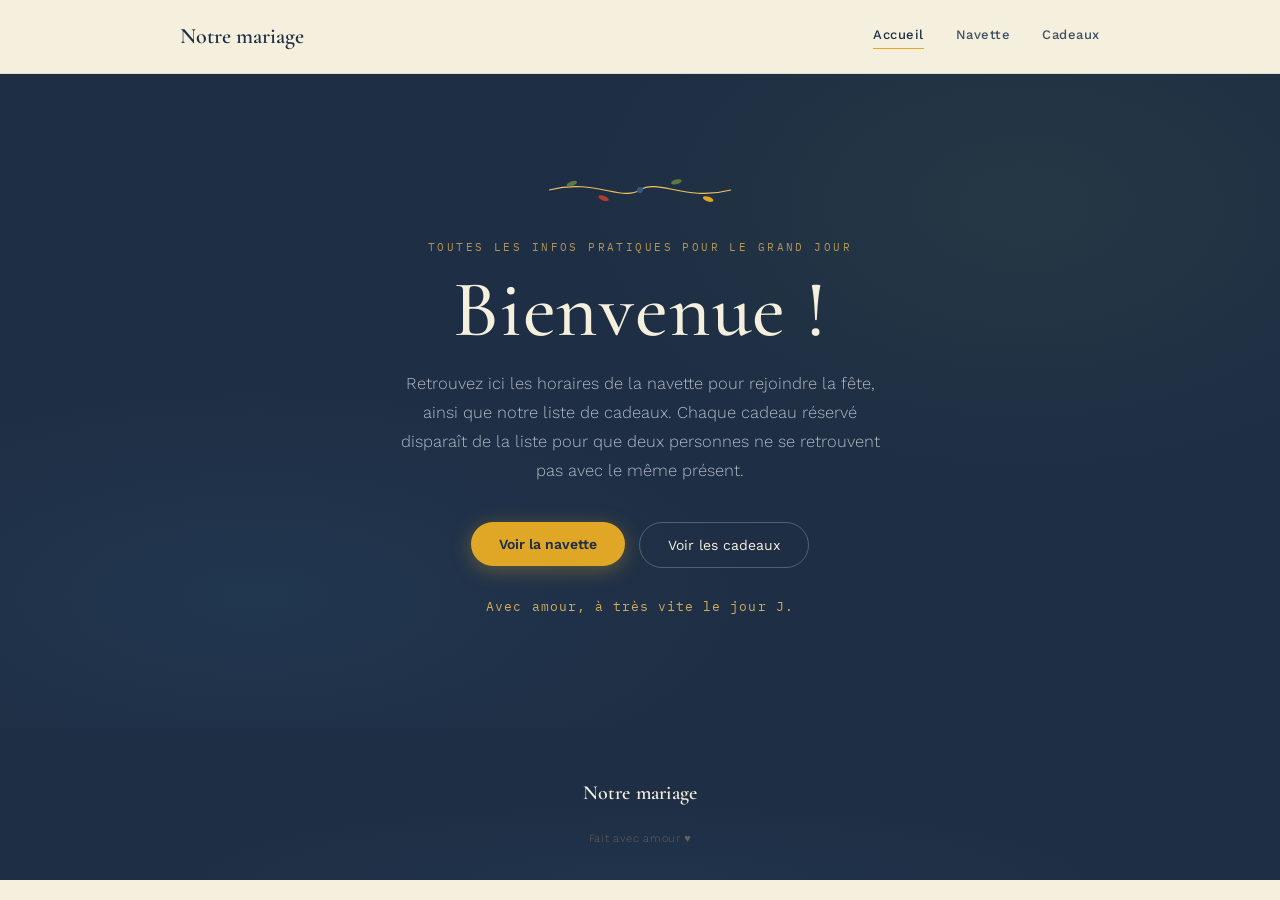
==== index.html @ 89b81287 "test" ====
<!DOCTYPE html>
<html lang="fr">
<head>
<meta charset="UTF-8">
<meta name="viewport" content="width=device-width, initial-scale=1.0">
<title>Notre mariage</title>
<link rel="preconnect" href="https://fonts.googleapis.com">
<link rel="preconnect" href="https://fonts.gstatic.com" crossorigin>
<link href="https://fonts.googleapis.com/css2?family=Cormorant+Garamond:ital,wght@0,400;0,500;0,600;1,400;1,500&family=Work+Sans:wght@300;400;500;600&family=IBM+Plex+Mono:wght@400;500&display=swap" rel="stylesheet">
<link rel="stylesheet" href="style.css">
</head>
<body>

<div class="scroll-line" id="scroll-line"></div>

<header>
  <div class="nav">
    <div class="brand">Notre mariage</div>
    <nav class="nav-links">
      <a href="index.html" class="active">Accueil</a>
      <a href="navette.html">Navette</a>
      <a href="cadeaux.html">Cadeaux</a>
    </nav>
  </div>
</header>

<section class="hero">
  <div class="hero-inner">
    <svg class="branch" viewBox="0 0 220 34" fill="none" aria-hidden="true">
      <path d="M10,17 C60,4 90,30 110,17 C130,4 160,30 210,17" stroke="#F0C25E" stroke-width="1.2"/>
      <ellipse cx="35" cy="10" rx="6" ry="2.6" fill="#5C7A45" transform="rotate(-20 35 10)"/>
      <ellipse cx="70" cy="26" rx="6" ry="2.6" fill="#B23A2E" transform="rotate(20 70 26)"/>
      <ellipse cx="150" cy="8" rx="6" ry="2.6" fill="#5C7A45" transform="rotate(-15 150 8)"/>
      <ellipse cx="185" cy="27" rx="6" ry="2.6" fill="#E0A726" transform="rotate(18 185 27)"/>
      <circle cx="110" cy="17" r="3.4" fill="#2F5A82"/>
    </svg>
    <p class="eyebrow">Toutes les infos pratiques pour le grand jour</p>
    <h1>Bienvenue !</h1>
    <p class="hero-subtitle">Retrouvez ici les horaires de la navette pour rejoindre la fête, ainsi que notre liste de cadeaux. Chaque cadeau réservé disparaît de la liste pour que deux personnes ne se retrouvent pas avec le même présent.</p>
    <div class="hero-cta">
      <a href="navette.html"><button class="btn-primary">Voir la navette</button></a>
      <a href="cadeaux.html"><button class="btn-ghost">Voir les cadeaux</button></a>
    </div>
    <p class="hero-date">Avec amour, à très vite le jour J.</p>
  </div>
</section>

<footer>
  <div class="wrap">
    <h3>Notre mariage</h3>
    <p class="foot-bottom">Fait avec amour ♥</p>
  </div>
</footer>

<script>
  window.addEventListener('scroll',()=>{
    const el=document.getElementById('scroll-line');
    const pct=window.scrollY/(document.body.scrollHeight-window.innerHeight)*100;
    el.style.width=pct+'%';
  });
</script>
</body>
</html>
---- style.css ----
:root{
  --ink:#1E2E44; --ink-2:#3E4F63; --stone:#F5EFDD; --surface:#FBF6E8;
  --terracotta:#E0A726; --terracotta-deep:#B3811A;
  --gentiane:#2F5A82; --olive:#5C7A45; --red:#B23A2E;
  --line:rgba(30,46,68,0.10); --radius:18px;
  --shadow-sm:0 2px 12px rgba(30,46,68,0.07);
  --shadow-md:0 8px 32px rgba(30,46,68,0.10);
  --transition:all 0.35s cubic-bezier(0.4,0,0.2,1);
}
*{box-sizing:border-box;margin:0;padding:0;}
html{scroll-behavior:smooth;}
body{background:var(--stone);color:var(--ink);font-family:'Work Sans',sans-serif;font-size:16px;line-height:1.7;overflow-x:hidden;}
h1,h2,h3{font-family:'Cormorant Garamond',serif;font-weight:600;letter-spacing:0.01em;}
.eyebrow{font-family:'IBM Plex Mono',monospace;font-size:11px;letter-spacing:0.18em;text-transform:uppercase;color:var(--terracotta-deep);display:block;margin-bottom:1em;}
a{color:inherit;text-decoration:none;}
.wrap{max-width:1000px;margin:0 auto;padding:0 40px;}
button{font-family:inherit;cursor:pointer;border:none;}
input,select{font-family:inherit;}

/* SCROLL */
.scroll-line{position:fixed;top:0;left:0;height:2px;background:linear-gradient(to right,var(--terracotta),var(--gentiane));z-index:200;width:0%;transition:width 0.1s linear;}

/* HEADER */
header{position:sticky;top:0;z-index:100;background:rgba(245,239,221,0.88);backdrop-filter:blur(16px);border-bottom:1px solid var(--line);}
.nav{display:flex;align-items:center;justify-content:space-between;padding:18px 40px;max-width:1000px;margin:0 auto;}
.brand{font-family:'Cormorant Garamond',serif;font-size:22px;font-weight:600;}
.nav-links{display:flex;gap:32px;font-size:13px;font-weight:500;letter-spacing:0.04em;}
.nav-links a{color:var(--ink-2);position:relative;padding-bottom:3px;transition:color 0.2s;}
.nav-links a::after{content:'';position:absolute;bottom:0;left:0;width:0;height:1px;background:var(--terracotta);transition:width 0.3s cubic-bezier(0.4,0,0.2,1);}
.nav-links a:hover,.nav-links a.active{color:var(--ink);}
.nav-links a:hover::after,.nav-links a.active::after{width:100%;}

/* HERO */
.hero{background:var(--ink);color:var(--stone);padding:100px 40px 110px;text-align:center;position:relative;overflow:hidden;}
.hero::before{content:'';position:absolute;inset:0;background:radial-gradient(ellipse 60% 50% at 20% 80%,rgba(47,90,130,0.18) 0%,transparent 70%),radial-gradient(ellipse 50% 60% at 80% 20%,rgba(92,122,69,0.12) 0%,transparent 70%);pointer-events:none;}
.hero-inner{max-width:680px;margin:0 auto;position:relative;z-index:1;}
.branch{width:200px;height:32px;margin:0 auto 32px;display:block;}
.hero h1{font-size:clamp(48px,8vw,80px);color:var(--stone);margin-bottom:18px;line-height:1.05;font-weight:500;}
.hero .eyebrow{color:rgba(240,194,94,0.7);letter-spacing:0.22em;}
.hero-subtitle{color:rgba(201,210,220,0.85);max-width:48ch;margin:0 auto;font-size:16.5px;font-weight:300;line-height:1.75;}
.hero-date{font-family:'IBM Plex Mono',monospace;font-size:13px;color:#F0C25E;margin-top:28px;letter-spacing:0.08em;opacity:0.85;}
.hero-cta{display:flex;gap:14px;justify-content:center;margin-top:36px;flex-wrap:wrap;}

/* PAGE HERO */
.page-hero{background:var(--ink);color:var(--stone);padding:64px 40px 72px;position:relative;overflow:hidden;}
.page-hero::before{content:'';position:absolute;inset:0;background:radial-gradient(ellipse 70% 80% at 30% 100%,rgba(47,90,130,0.15) 0%,transparent 70%);pointer-events:none;}
.page-hero .wrap{position:relative;z-index:1;}
.page-hero .eyebrow{color:rgba(240,194,94,0.7);}
.page-hero h1{font-size:clamp(36px,6vw,60px);color:var(--stone);margin-bottom:12px;font-weight:500;}
.page-hero h1 em{font-style:italic;color:#F0C25E;}
.page-hero-sub{color:rgba(201,210,220,0.8);font-size:16px;font-weight:300;max-width:52ch;line-height:1.75;}

/* BUTTONS */
.btn-primary{background:var(--terracotta);color:var(--ink);padding:14px 28px;border-radius:999px;font-weight:600;font-size:14px;transition:var(--transition);box-shadow:0 4px 20px rgba(224,167,38,0.35);border:none;cursor:pointer;}
.btn-primary:hover{background:#F0C25E;transform:translateY(-2px);}
.btn-ghost{background:transparent;color:var(--stone);border:1px solid rgba(245,239,221,0.25);padding:14px 28px;border-radius:999px;font-weight:400;font-size:14px;transition:var(--transition);cursor:pointer;}
.btn-ghost:hover{background:rgba(245,239,221,0.1);transform:translateY(-2px);}
.btn-submit{background:var(--ink);color:var(--stone);padding:12px 22px;border-radius:999px;font-weight:500;font-size:14px;transition:var(--transition);border:none;cursor:pointer;}
.btn-submit:hover{background:var(--gentiane);transform:translateY(-2px);}
.btn-submit:disabled{opacity:0.6;cursor:not-allowed;transform:none;}

/* SECTIONS */
section{padding:72px 0;}
.section-head{max-width:52ch;margin-bottom:40px;}
.section-head h2{font-size:clamp(26px,4vw,38px);margin-bottom:10px;}
.section-head p{color:var(--ink-2);font-weight:300;font-size:15px;line-height:1.8;}

/* STATES */
.loading-state{text-align:center;padding:48px;color:var(--ink-2);font-size:14px;font-weight:300;}
.empty-state{text-align:center;padding:48px;color:var(--ink-2);font-size:15px;font-weight:300;}
.contact-note{text-align:center;color:var(--ink-2);font-size:14px;font-weight:300;margin-top:48px;font-style:italic;}

/* TRAJETS */
#navette-list{display:grid;grid-template-columns:repeat(auto-fill,minmax(260px,1fr));gap:16px;margin-bottom:40px;}
.trajet-card{background:var(--surface);border:2px solid var(--line);border-radius:var(--radius);padding:20px;cursor:pointer;transition:var(--transition);box-shadow:var(--shadow-sm);}
.trajet-card:hover:not(.full){border-color:var(--terracotta);transform:translateY(-3px);box-shadow:var(--shadow-md);}
.trajet-card.selected{border-color:var(--terracotta-deep);background:rgba(224,167,38,0.06);box-shadow:0 0 0 3px rgba(179,129,26,0.15);}
.trajet-card.full{opacity:0.5;cursor:not-allowed;}
.trajet-header{display:flex;align-items:center;justify-content:space-between;margin-bottom:10px;}
.trajet-time{font-family:'IBM Plex Mono',monospace;font-size:20px;font-weight:500;}
.trajet-badge{font-family:'IBM Plex Mono',monospace;font-size:11px;padding:4px 10px;border-radius:999px;}
.badge-ok{background:rgba(92,122,69,0.12);color:var(--olive);}
.badge-full{background:rgba(178,58,46,0.10);color:var(--red);}
.trajet-route{display:flex;align-items:center;gap:8px;font-size:14px;font-weight:500;}
.trajet-arrow{color:var(--terracotta-deep);}
.trajet-notes{font-size:12.5px;color:var(--ink-2);font-weight:300;margin-top:8px;line-height:1.6;}
.trajet-select-hint{font-size:11px;color:var(--terracotta-deep);margin-top:10px;font-family:'IBM Plex Mono',monospace;letter-spacing:0.06em;opacity:0.8;}

/* RESERVATION */
.reservation-box{background:var(--surface);border:1px solid var(--line);border-radius:var(--radius);padding:32px;box-shadow:var(--shadow-sm);margin-bottom:32px;}
.resa-form{display:flex;gap:14px;flex-wrap:wrap;align-items:flex-end;}
.field{flex:1;min-width:160px;}
label{font-size:12px;color:var(--ink-2);display:block;margin-bottom:6px;letter-spacing:0.06em;text-transform:uppercase;font-weight:500;}
input[type=text],select{width:100%;border:1px solid var(--line);background:var(--stone);border-radius:10px;padding:11px 14px;font-size:14px;transition:var(--transition);outline:none;color:var(--ink);}
input[type=text]:focus,select:focus{border-color:var(--terracotta-deep);box-shadow:0 0 0 3px rgba(179,129,26,0.12);}
.msg{font-size:13.5px;margin-top:16px;padding:12px 16px;border-radius:10px;display:none;}
.msg.ok{background:rgba(92,122,69,0.12);color:#3E4A2A;display:block;border:1px solid rgba(92,122,69,0.2);}
.msg.err{background:rgba(178,58,46,0.08);color:var(--red);display:block;border:1px solid rgba(178,58,46,0.15);}

/* CADEAUX */
.gifts-grid{display:grid;grid-template-columns:repeat(3,1fr);gap:20px;margin-bottom:32px;}
.gift-card{background:var(--surface);border:1px solid var(--line);border-radius:var(--radius);overflow:hidden;display:flex;flex-direction:column;transition:var(--transition);box-shadow:var(--shadow-sm);}
.gift-card:hover{transform:translateY(-5px);box-shadow:var(--shadow-md);}
.gift-photo{height:150px;background:linear-gradient(135deg,rgba(168,92,46,0.10),rgba(110,123,76,0.10));display:flex;align-items:center;justify-content:center;overflow:hidden;}
.gift-photo img{width:100%;height:100%;object-fit:cover;transition:transform 0.5s ease;}
.gift-card:hover .gift-photo img{transform:scale(1.06);}
.gift-icon-wrap{display:flex;align-items:center;justify-content:center;}
.gift-body{padding:18px;display:flex;flex-direction:column;gap:6px;flex:1;}
.gift-body h3{font-size:17px;font-family:'Cormorant Garamond',serif;margin:0;}
.gift-desc{font-size:13px;color:var(--ink-2);font-weight:300;line-height:1.65;flex:1;}
.gift-price{font-family:'IBM Plex Mono',monospace;font-size:12.5px;color:var(--terracotta-deep);}
.gift-status{font-size:12px;color:var(--olive);font-style:italic;min-height:18px;}
.btn-gift{margin-top:10px;background:transparent;border:1px solid var(--line);color:var(--ink);padding:10px 16px;border-radius:999px;font-size:13px;font-weight:500;transition:var(--transition);cursor:pointer;}
.btn-gift:hover:not(:disabled){background:var(--ink);color:var(--stone);border-color:var(--ink);}
.btn-gift.taken{background:var(--olive);border-color:var(--olive);color:var(--stone);cursor:default;opacity:0.85;}

/* FOOTER */
footer{background:var(--ink);color:#CFC6BA;padding:48px 0 28px;text-align:center;position:relative;overflow:hidden;}
footer::before{content:'';position:absolute;inset:0;background:radial-gradient(ellipse 60% 80% at 50% 100%,rgba(47,90,130,0.12) 0%,transparent 70%);pointer-events:none;}
footer h3{color:var(--stone);font-size:20px;margin-bottom:8px;font-family:'Cormorant Garamond',serif;position:relative;}
footer p{font-size:13px;margin:4px 0;position:relative;font-weight:300;}
.foot-bottom{font-size:11px;color:#6A6058;margin-top:20px;letter-spacing:0.06em;position:relative;}

/* ANIMATIONS */
.fade-in{opacity:0;transform:translateY(20px);transition:opacity 0.6s cubic-bezier(0.4,0,0.2,1),transform 0.6s cubic-bezier(0.4,0,0.2,1);}
.fade-in.visible{opacity:1;transform:translateY(0);}

/* RESPONSIVE */
@media(max-width:800px){
  .gifts-grid{grid-template-columns:repeat(2,1fr);}
}
@media(max-width:600px){
  .gifts-grid{grid-template-columns:1fr;}
  .hero{padding:72px 24px 80px;}
  .page-hero{padding:48px 24px 56px;}
  .nav-links{display:none;}
  .nav,.wrap{padding-left:24px;padding-right:24px;}
  section{padding:48px 0;}
  .resa-form{flex-direction:column;}
  .reservation-box{padding:20px;}
}
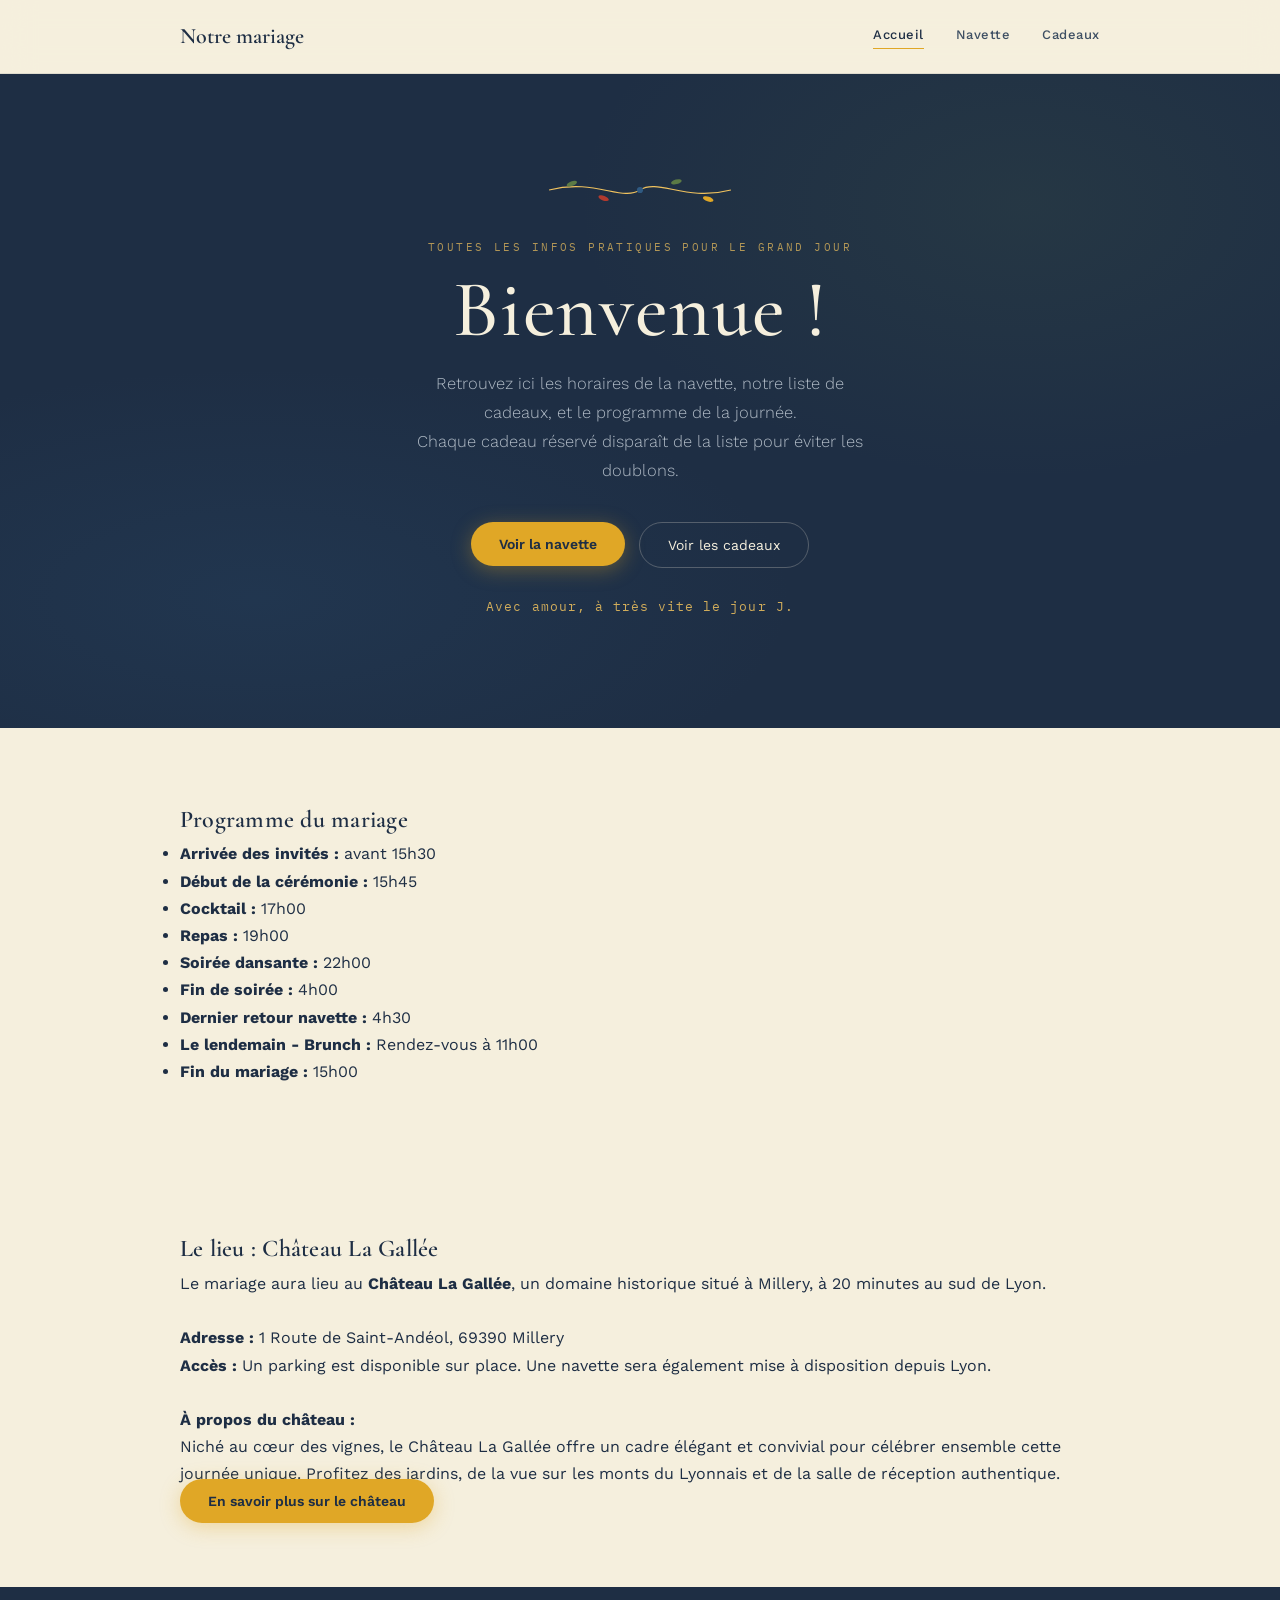
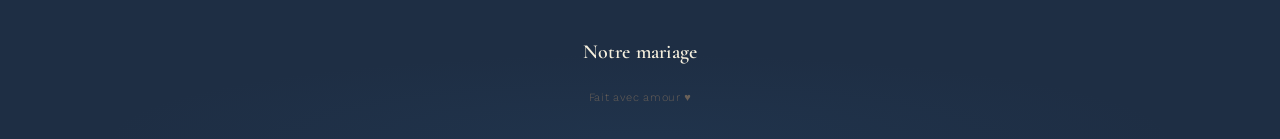
==== commit a301353b: "Update index.html" ====
--- a/index.html
+++ b/index.html
@@ -1,13 +1,13 @@
 <!DOCTYPE html>
 <html lang="fr">
 <head>
-<meta charset="UTF-8">
-<meta name="viewport" content="width=device-width, initial-scale=1.0">
-<title>Notre mariage</title>
-<link rel="preconnect" href="https://fonts.googleapis.com">
-<link rel="preconnect" href="https://fonts.gstatic.com" crossorigin>
-<link href="https://fonts.googleapis.com/css2?family=Cormorant+Garamond:ital,wght@0,400;0,500;0,600;1,400;1,500&family=Work+Sans:wght@300;400;500;600&family=IBM+Plex+Mono:wght@400;500&display=swap" rel="stylesheet">
-<link rel="stylesheet" href="style.css">
+  <meta charset="UTF-8">
+  <meta name="viewport" content="width=device-width, initial-scale=1.0">
+  <title>Notre mariage</title>
+  <link rel="preconnect" href="https://fonts.googleapis.com">
+  <link rel="preconnect" href="https://fonts.gstatic.com" crossorigin>
+  <link href="https://fonts.googleapis.com/css2?family=Cormorant+Garamond:ital,wght@0,400;0,500;0,600;1,400;1,500&family=Work+Sans:wght@300;400;500;600&family=IBM+Plex+Mono:wght@400;500&display=swap" rel="stylesheet">
+  <link rel="stylesheet" href="style.css">
 </head>
 <body>
 
@@ -36,12 +36,48 @@
     </svg>
     <p class="eyebrow">Toutes les infos pratiques pour le grand jour</p>
     <h1>Bienvenue !</h1>
-    <p class="hero-subtitle">Retrouvez ici les horaires de la navette pour rejoindre la fête, ainsi que notre liste de cadeaux. Chaque cadeau réservé disparaît de la liste pour que deux personnes ne se retrouvent pas avec le même présent.</p>
+    <p class="hero-subtitle">
+      Retrouvez ici les horaires de la navette, notre liste de cadeaux, et le programme de la journée.<br>
+      Chaque cadeau réservé disparaît de la liste pour éviter les doublons.
+    </p>
     <div class="hero-cta">
       <a href="navette.html"><button class="btn-primary">Voir la navette</button></a>
       <a href="cadeaux.html"><button class="btn-ghost">Voir les cadeaux</button></a>
     </div>
     <p class="hero-date">Avec amour, à très vite le jour J.</p>
+  </div>
+</section>
+
+<section class="programme">
+  <div class="wrap">
+    <h2>Programme du mariage</h2>
+    <ul class="timeline">
+      <li><strong>Arrivée des invités :</strong> avant 15h30</li>
+      <li><strong>Début de la cérémonie :</strong> 15h45</li>
+      <li><strong>Cocktail :</strong> 17h00</li>
+      <li><strong>Repas :</strong> 19h00</li>
+      <li><strong>Soirée dansante :</strong> 22h00</li>
+      <li><strong>Fin de soirée :</strong> 4h00</li>
+      <li><strong>Dernier retour navette :</strong> 4h30</li>
+      <li><strong>Le lendemain - Brunch :</strong> Rendez-vous à 11h00</li>
+      <li><strong>Fin du mariage :</strong> 15h00</li>
+    </ul>
+  </div>
+</section>
+
+<section class="lieu">
+  <div class="wrap">
+    <h2>Le lieu : Château La Gallée</h2>
+    <p>
+      Le mariage aura lieu au <strong>Château La Gallée</strong>, un domaine historique situé à Millery, à 20 minutes au sud de Lyon.<br>
+      <br>
+      <strong>Adresse :</strong> 1 Route de Saint-Andéol, 69390 Millery<br>
+      <strong>Accès :</strong> Un parking est disponible sur place. Une navette sera également mise à disposition depuis Lyon.<br>
+      <br>
+      <strong>À propos du château :</strong><br>
+      Niché au cœur des vignes, le Château La Gallée offre un cadre élégant et convivial pour célébrer ensemble cette journée unique. Profitez des jardins, de la vue sur les monts du Lyonnais et de la salle de réception authentique.
+    </p>
+    <a href="https://www.chateaulagallee.com/" target="_blank" class="btn-primary">En savoir plus sur le château</a>
   </div>
 </section>
 
@@ -60,4 +96,4 @@
   });
 </script>
 </body>
-</html>+</html>
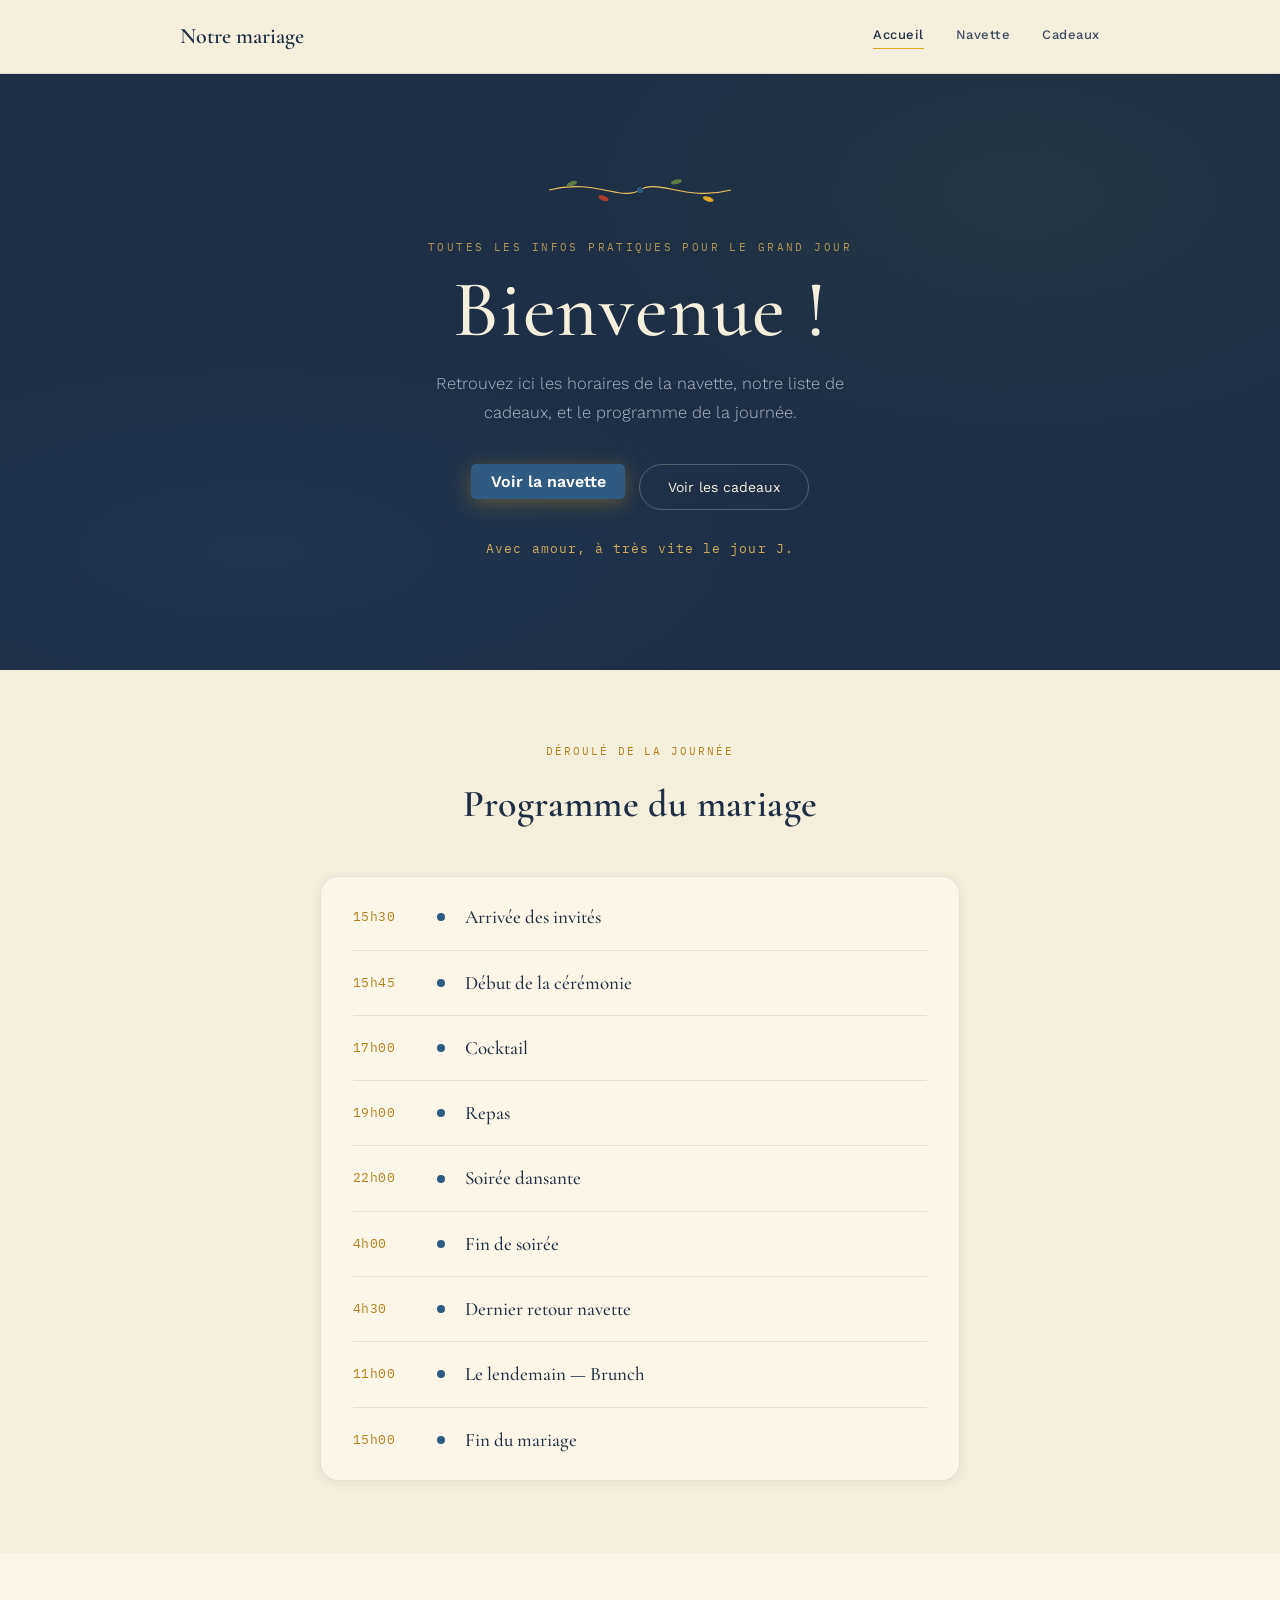
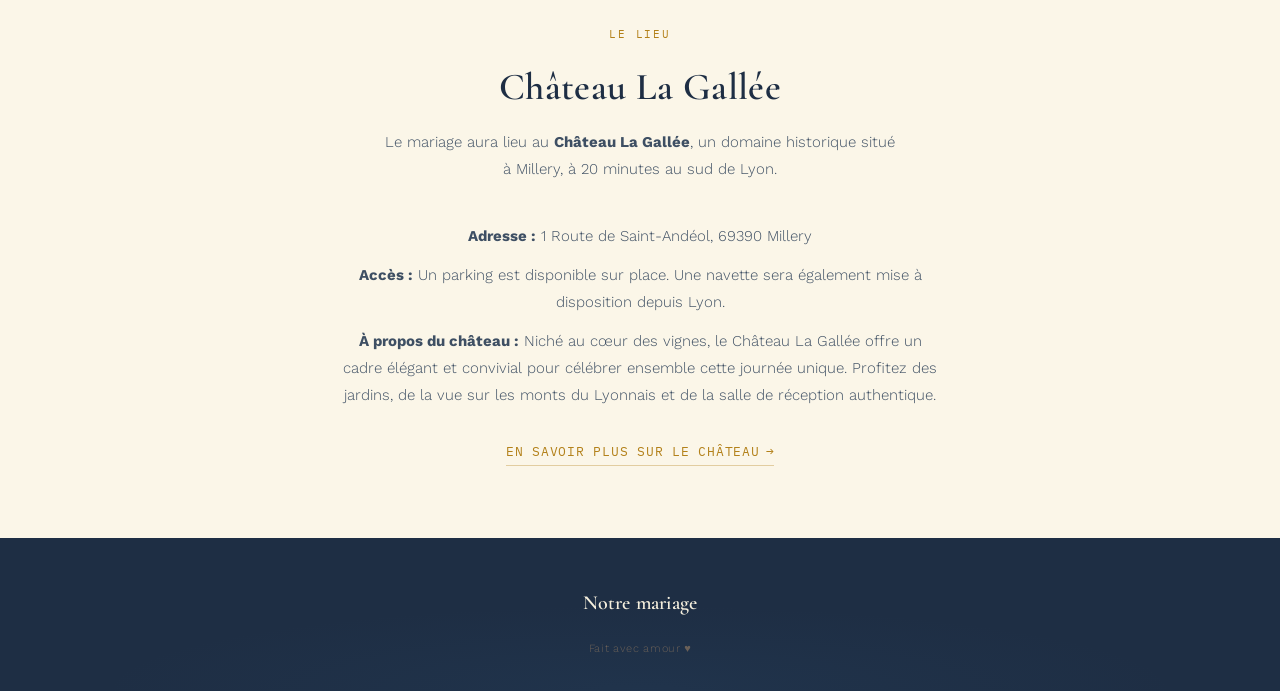
==== commit aa237009: "Update index.html" ====
--- a/index.html
+++ b/index.html
@@ -38,7 +38,6 @@
     <h1>Bienvenue !</h1>
     <p class="hero-subtitle">
       Retrouvez ici les horaires de la navette, notre liste de cadeaux, et le programme de la journée.<br>
-      Chaque cadeau réservé disparaît de la liste pour éviter les doublons.
     </p>
     <div class="hero-cta">
       <a href="navette.html"><button class="btn-primary">Voir la navette</button></a>
@@ -50,34 +49,78 @@
 
 <section class="programme">
   <div class="wrap">
-    <h2>Programme du mariage</h2>
-    <ul class="timeline">
-      <li><strong>Arrivée des invités :</strong> avant 15h30</li>
-      <li><strong>Début de la cérémonie :</strong> 15h45</li>
-      <li><strong>Cocktail :</strong> 17h00</li>
-      <li><strong>Repas :</strong> 19h00</li>
-      <li><strong>Soirée dansante :</strong> 22h00</li>
-      <li><strong>Fin de soirée :</strong> 4h00</li>
-      <li><strong>Dernier retour navette :</strong> 4h30</li>
-      <li><strong>Le lendemain - Brunch :</strong> Rendez-vous à 11h00</li>
-      <li><strong>Fin du mariage :</strong> 15h00</li>
-    </ul>
+    <div class="section-head">
+      <span class="eyebrow">Déroulé de la journée</span>
+      <h2>Programme du mariage</h2>
+    </div>
+
+    <div class="timeline">
+      <div class="timeline-item">
+        <span class="timeline-time">15h30</span>
+        <span class="timeline-dot"></span>
+        <span class="timeline-label">Arrivée des invités</span>
+      </div>
+      <div class="timeline-item">
+        <span class="timeline-time">15h45</span>
+        <span class="timeline-dot"></span>
+        <span class="timeline-label">Début de la cérémonie</span>
+      </div>
+      <div class="timeline-item">
+        <span class="timeline-time">17h00</span>
+        <span class="timeline-dot"></span>
+        <span class="timeline-label">Cocktail</span>
+      </div>
+      <div class="timeline-item">
+        <span class="timeline-time">19h00</span>
+        <span class="timeline-dot"></span>
+        <span class="timeline-label">Repas</span>
+      </div>
+      <div class="timeline-item">
+        <span class="timeline-time">22h00</span>
+        <span class="timeline-dot"></span>
+        <span class="timeline-label">Soirée dansante</span>
+      </div>
+      <div class="timeline-item">
+        <span class="timeline-time">4h00</span>
+        <span class="timeline-dot"></span>
+        <span class="timeline-label">Fin de soirée</span>
+      </div>
+      <div class="timeline-item">
+        <span class="timeline-time">4h30</span>
+        <span class="timeline-dot"></span>
+        <span class="timeline-label">Dernier retour navette</span>
+      </div>
+      <div class="timeline-item">
+        <span class="timeline-time">11h00</span>
+        <span class="timeline-dot"></span>
+        <span class="timeline-label">Le lendemain — Brunch</span>
+      </div>
+      <div class="timeline-item">
+        <span class="timeline-time">15h00</span>
+        <span class="timeline-dot"></span>
+        <span class="timeline-label">Fin du mariage</span>
+      </div>
+    </div>
   </div>
 </section>
 
 <section class="lieu">
   <div class="wrap">
-    <h2>Le lieu : Château La Gallée</h2>
-    <p>
-      Le mariage aura lieu au <strong>Château La Gallée</strong>, un domaine historique situé à Millery, à 20 minutes au sud de Lyon.<br>
-      <br>
-      <strong>Adresse :</strong> 1 Route de Saint-Andéol, 69390 Millery<br>
-      <strong>Accès :</strong> Un parking est disponible sur place. Une navette sera également mise à disposition depuis Lyon.<br>
-      <br>
-      <strong>À propos du château :</strong><br>
-      Niché au cœur des vignes, le Château La Gallée offre un cadre élégant et convivial pour célébrer ensemble cette journée unique. Profitez des jardins, de la vue sur les monts du Lyonnais et de la salle de réception authentique.
-    </p>
-    <a href="https://www.chateaulagallee.com/" target="_blank" class="btn-primary">En savoir plus sur le château</a>
+    <div class="section-head">
+      <span class="eyebrow">Le lieu</span>
+      <h2>Château La Gallée</h2>
+      <p>Le mariage aura lieu au <strong>Château La Gallée</strong>, un domaine historique situé à Millery, à 20 minutes au sud de Lyon.</p>
+    </div>
+
+    <div class="lieu-details">
+      <p><strong>Adresse :</strong> 1 Route de Saint-Andéol, 69390 Millery</p>
+      <p><strong>Accès :</strong> Un parking est disponible sur place. Une navette sera également mise à disposition depuis Lyon.</p>
+      <p><strong>À propos du château :</strong> Niché au cœur des vignes, le Château La Gallée offre un cadre élégant et convivial pour célébrer ensemble cette journée unique. Profitez des jardins, de la vue sur les monts du Lyonnais et de la salle de réception authentique.</p>
+    </div>
+
+    <a href="https://www.chateaulagallee.com/" target="_blank" class="link-inline">
+      En savoir plus sur le château <span aria-hidden="true">→</span>
+    </a>
   </div>
 </section>
 
@@ -97,3 +140,4 @@
 </script>
 </body>
 </html>
+
--- a/style.css
+++ b/style.css
@@ -59,11 +59,68 @@
 .btn-submit:hover{background:var(--gentiane);transform:translateY(-2px);}
 .btn-submit:disabled{opacity:0.6;cursor:not-allowed;transform:none;}
 
+/* LIEN DISCRET (ex: "En savoir plus sur le château") */
+.link-inline{
+  display:inline-flex;align-items:center;gap:6px;
+  font-family:'IBM Plex Mono',monospace;font-size:12.5px;
+  letter-spacing:0.06em;text-transform:uppercase;
+  color:var(--terracotta-deep);position:relative;
+  padding-bottom:4px;margin-top:8px;
+  transition:color 0.25s;
+}
+.link-inline::after{content:'';position:absolute;bottom:0;left:0;width:100%;height:1px;background:var(--terracotta-deep);opacity:0.35;transition:opacity 0.25s,background 0.25s;}
+.link-inline:hover{color:var(--ink);}
+.link-inline:hover::after{opacity:0.8;background:var(--ink);}
+.link-inline span{transition:transform 0.25s;}
+.link-inline:hover span{transform:translateX(3px);}
+
 /* SECTIONS */
 section{padding:72px 0;}
-.section-head{max-width:52ch;margin-bottom:40px;}
+.section-head{max-width:52ch;margin:0 auto 40px;text-align:center;}
 .section-head h2{font-size:clamp(26px,4vw,38px);margin-bottom:10px;}
 .section-head p{color:var(--ink-2);font-weight:300;font-size:15px;line-height:1.8;}
+
+/* PROGRAMME (frise verticale) */
+.programme{background:var(--stone);}
+.timeline{
+  max-width:640px;margin:0 auto;
+  background:var(--surface);
+  border:1px solid var(--line);
+  border-radius:var(--radius);
+  padding:8px 32px;
+  box-shadow:var(--shadow-sm);
+}
+.timeline-item{
+  display:flex;align-items:center;gap:20px;
+  padding:16px 0;border-bottom:1px solid var(--line);
+  transition:background 0.25s;
+}
+.timeline-item:last-child{border-bottom:none;}
+.timeline-item:hover{background:rgba(224,167,38,0.05);}
+.timeline-time{
+  font-family:'IBM Plex Mono',monospace;font-size:13px;
+  color:var(--terracotta-deep);width:64px;flex-shrink:0;
+  letter-spacing:0.03em;
+}
+.timeline-dot{
+  width:8px;height:8px;border-radius:50%;
+  background:var(--gentiane);flex-shrink:0;
+}
+.timeline-label{
+  font-family:'Cormorant Garamond',serif;font-size:19px;
+  color:var(--ink);font-weight:500;
+}
+@media(max-width:480px){
+  .timeline{padding:8px 20px;}
+  .timeline-item{flex-wrap:wrap;row-gap:4px;}
+  .timeline-time{width:auto;}
+}
+
+/* LIEU */
+.lieu{background:var(--surface);}
+.lieu-details{max-width:60ch;margin:0 auto 24px;text-align:center;}
+.lieu-details p{color:var(--ink-2);font-weight:300;font-size:15px;line-height:1.8;margin-bottom:12px;}
+.lieu > .wrap{text-align:center;}
 
 /* STATES */
 .loading-state{text-align:center;padding:48px;color:var(--ink-2);font-size:14px;font-weight:300;}
@@ -133,9 +190,213 @@
   .gifts-grid{grid-template-columns:1fr;}
   .hero{padding:72px 24px 80px;}
   .page-hero{padding:48px 24px 56px;}
-  .nav-links{display:none;}
+  .nav{flex-direction:column;gap:14px;padding:16px 24px;}
+  .nav-links{display:flex;justify-content:center;flex-wrap:wrap;gap:18px;font-size:12px;}
   .nav,.wrap{padding-left:24px;padding-right:24px;}
   section{padding:48px 0;}
   .resa-form{flex-direction:column;}
   .reservation-box{padding:20px;}
 }
+
+.trajets-columns {
+  display: flex;
+  gap: 2rem;
+  justify-content: center;
+  margin-top: 2rem;
+  flex-wrap: wrap;
+}
+.trajets-col {
+  flex: 1 1 300px;
+  min-width: 280px;
+  background: #faf8f5;
+  border-radius: 12px;
+  padding: 1.5rem;
+  box-shadow: 0 2px 8px #0001;
+}
+.trajets-col h2 {
+  text-align: center;
+  margin-bottom: 1rem;
+}
+.trajets-list {
+  display: flex;
+  flex-direction: column;
+  gap: 1.2rem;
+}
+.trajet-card {
+  background: #fff;
+  border-radius: 8px;
+  padding: 1rem;
+  box-shadow: 0 1px 4px #0001;
+  display: flex;
+  flex-direction: column;
+  gap: 0.5rem;
+  align-items: flex-start;
+}
+.trajet-card.complet {
+  opacity: 0.6;
+}
+.trajet-heure {
+  font-weight: bold;
+  font-size: 1.1em;
+}
+.trajet-route {
+  color: #2f5a82;
+}
+.trajet-places.complet {
+  color: #b23a2e;
+}
+.btn-primary {
+  background: #2f5a82;
+  color: #fff;
+  border: none;
+  border-radius: 5px;
+  padding: 0.5em 1.2em;
+  cursor: pointer;
+  font-size: 1em;
+}
+.btn-primary:disabled {
+  opacity: 0.5;
+  cursor: not-allowed;
+}
+
+/* Modal centré */
+.modal-overlay {
+  position: fixed;
+  top: 0; left: 0; right: 0; bottom: 0;
+  background: rgba(30,30,40,0.45);
+  display: flex;
+  align-items: center;
+  justify-content: center;
+  z-index: 1000;
+}
+.modal {
+  background: #fff;
+  border-radius: 12px;
+  padding: 2rem 1.5rem 1.5rem 1.5rem;
+  box-shadow: 0 4px 24px #0002;
+  min-width: 320px;
+  max-width: 95vw;
+  position: relative;
+  text-align: center;
+}
+.modal-close {
+  position: absolute;
+  top: 0.7em;
+  right: 1em;
+  background: none;
+  border: none;
+  font-size: 1.4em;
+  cursor: pointer;
+}
+@media (max-width: 700px) {
+  .trajets-columns {
+    flex-direction: column;
+    gap: 1rem;
+  }
+  .trajets-col {
+    min-width: unset;
+    width: 100%;
+  }
+}
+/* ── Compteur + / − ── */
+.guests-counter {
+  display: flex;
+  align-items: center;
+  gap: 1.2rem;
+  margin: 0.5rem 0 1.2rem;
+}
+
+.counter-btn {
+  width: 2.2rem;
+  height: 2.2rem;
+  border-radius: 50%;
+  border: 1.5px solid currentColor;
+  background: transparent;
+  font-size: 1.3rem;
+  cursor: pointer;
+  display: flex;
+  align-items: center;
+  justify-content: center;
+  transition: background 0.2s, color 0.2s;
+}
+
+.counter-btn:hover:not(:disabled) {
+  background: #000;
+  color: #fff;
+}
+
+.counter-btn:disabled {
+  opacity: 0.3;
+  cursor: not-allowed;
+}
+
+#guests-display {
+  font-size: 1.4rem;
+  font-weight: 600;
+  min-width: 1.5rem;
+  text-align: center;
+}
+
+/* ── Blocs par personne ── */
+.guest-block {
+  border: 1px solid #e0e0e0;
+  border-radius: 8px;
+  padding: 1rem 1.2rem;
+  margin-bottom: 0.8rem;
+  background: #fafafa;
+}
+
+.guest-label {
+  font-size: 0.78rem;
+  font-weight: 600;
+  text-transform: uppercase;
+  letter-spacing: 0.08em;
+  margin: 0 0 0.6rem;
+  opacity: 0.5;
+}
+
+.guest-block label {
+  display: flex;
+  flex-direction: column;
+  gap: 0.3rem;
+  margin-bottom: 0.6rem;
+  font-size: 0.9rem;
+}
+
+.guest-block input {
+  padding: 0.5rem 0.7rem;
+  border: 1px solid #ccc;
+  border-radius: 6px;
+  font-size: 1rem;
+  font-family: inherit;
+}
+
+.guest-block input:focus {
+  outline: none;
+  border-color: #888;
+}
+
+/* ── Checkbox label ── */
+.checkbox-label {
+  display: flex;
+  align-items: center;
+  gap: 0.6rem;
+  cursor: pointer;
+  font-size: 0.95rem;
+  margin: 0.8rem 0 0.2rem;
+}
+
+.checkbox-label input[type="checkbox"] {
+  width: 1.1rem;
+  height: 1.1rem;
+  cursor: pointer;
+  accent-color: #000;
+}
+
+.checkbox-hint {
+  font-size: 0.78rem;
+  opacity: 0.5;
+  margin: 0 0 1rem;
+  line-height: 1.4;
+}
+
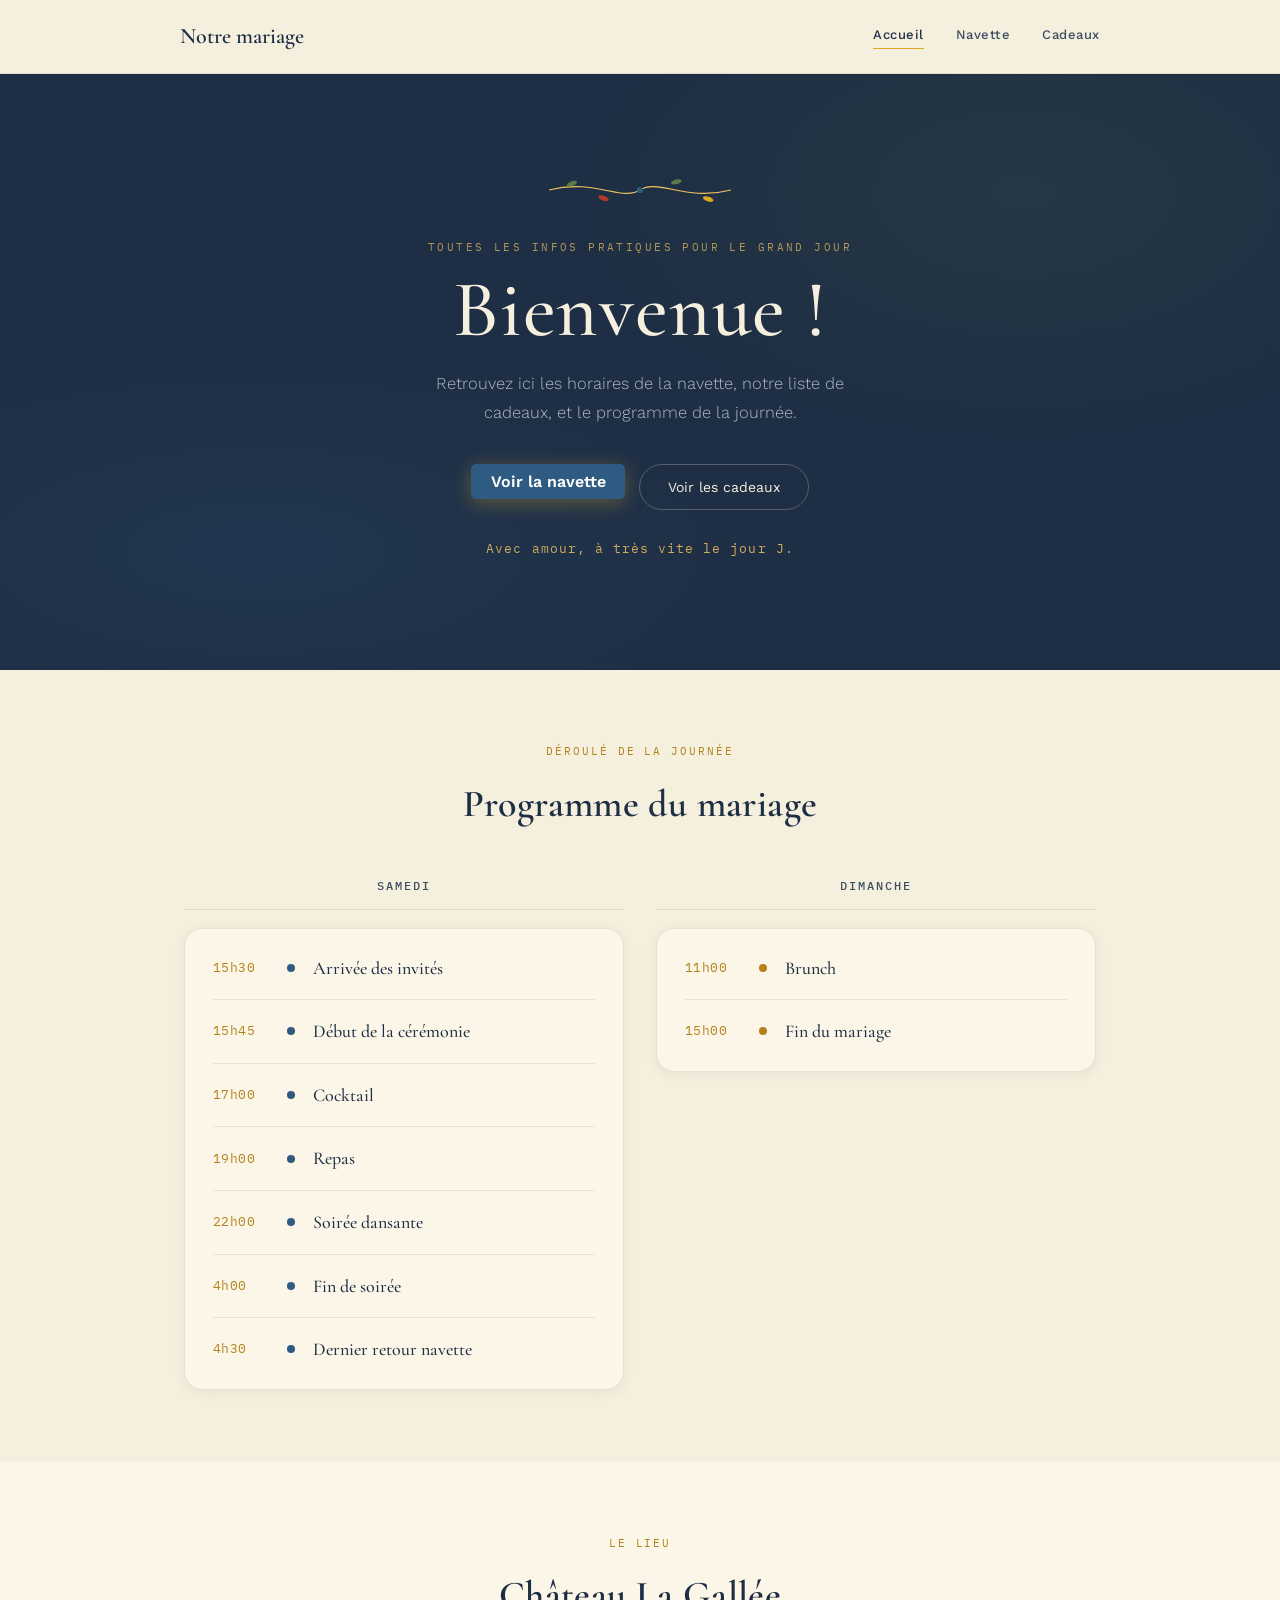
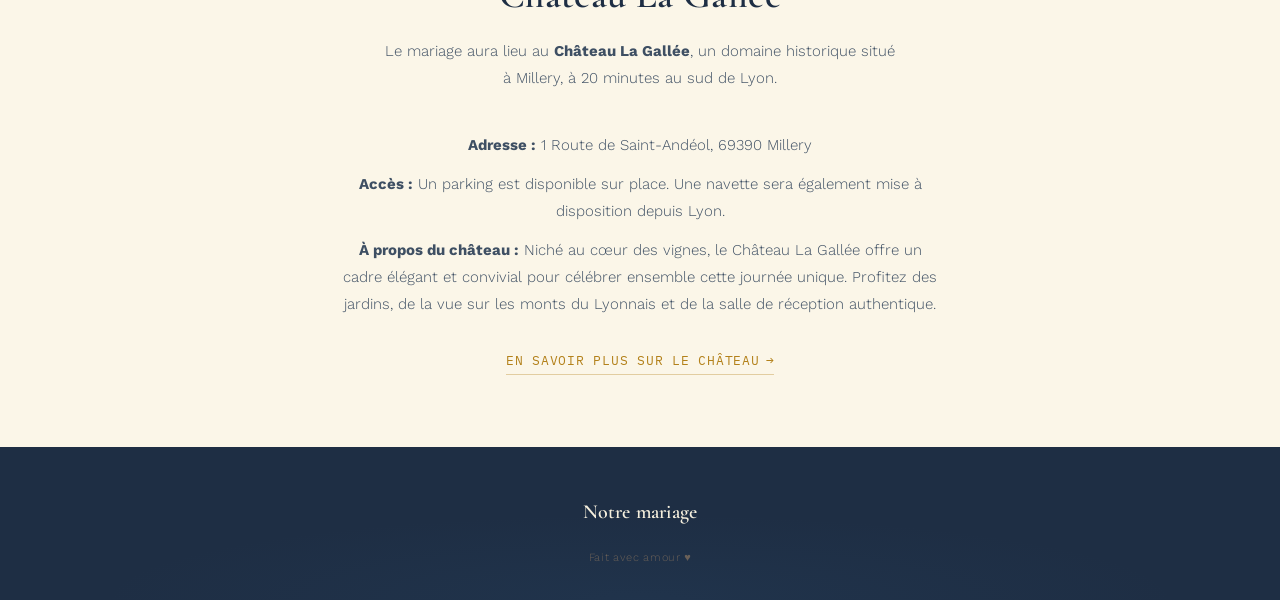
==== commit 8a2f1f85: "Update index.html" ====
--- a/index.html
+++ b/index.html
@@ -54,55 +54,71 @@
       <h2>Programme du mariage</h2>
     </div>
 
-    <div class="timeline">
-      <div class="timeline-item">
-        <span class="timeline-time">15h30</span>
-        <span class="timeline-dot"></span>
-        <span class="timeline-label">Arrivée des invités</span>
+    <div class="programme-columns">
+
+      <!-- Colonne Samedi -->
+      <div class="programme-col">
+        <h3 class="programme-day">Samedi</h3>
+        <div class="timeline timeline--samedi">
+          <div class="timeline-item">
+            <span class="timeline-time">15h30</span>
+            <span class="timeline-dot"></span>
+            <span class="timeline-label">Arrivée des invités</span>
+          </div>
+          <div class="timeline-item">
+            <span class="timeline-time">15h45</span>
+            <span class="timeline-dot"></span>
+            <span class="timeline-label">Début de la cérémonie</span>
+          </div>
+          <div class="timeline-item">
+            <span class="timeline-time">17h00</span>
+            <span class="timeline-dot"></span>
+            <span class="timeline-label">Cocktail</span>
+          </div>
+          <div class="timeline-item">
+            <span class="timeline-time">19h00</span>
+            <span class="timeline-dot"></span>
+            <span class="timeline-label">Repas</span>
+          </div>
+          <div class="timeline-item">
+            <span class="timeline-time">22h00</span>
+            <span class="timeline-dot"></span>
+            <span class="timeline-label">Soirée dansante</span>
+          </div>
+          <div class="timeline-item">
+            <span class="timeline-time">4h00</span>
+            <span class="timeline-dot"></span>
+            <span class="timeline-label">Fin de soirée</span>
+          </div>
+          <div class="timeline-item">
+            <span class="timeline-time">4h30</span>
+            <span class="timeline-dot"></span>
+            <span class="timeline-label">Dernier retour navette</span>
+          </div>
+        </div>
       </div>
-      <div class="timeline-item">
-        <span class="timeline-time">15h45</span>
-        <span class="timeline-dot"></span>
-        <span class="timeline-label">Début de la cérémonie</span>
+
+      <!-- Colonne Dimanche -->
+      <div class="programme-col">
+        <h3 class="programme-day">Dimanche</h3>
+        <div class="timeline timeline--dimanche">
+          <div class="timeline-item">
+            <span class="timeline-time">11h00</span>
+            <span class="timeline-dot"></span>
+            <span class="timeline-label">Brunch</span>
+          </div>
+          <div class="timeline-item">
+            <span class="timeline-time">15h00</span>
+            <span class="timeline-dot"></span>
+            <span class="timeline-label">Fin du mariage</span>
+          </div>
+        </div>
       </div>
-      <div class="timeline-item">
-        <span class="timeline-time">17h00</span>
-        <span class="timeline-dot"></span>
-        <span class="timeline-label">Cocktail</span>
-      </div>
-      <div class="timeline-item">
-        <span class="timeline-time">19h00</span>
-        <span class="timeline-dot"></span>
-        <span class="timeline-label">Repas</span>
-      </div>
-      <div class="timeline-item">
-        <span class="timeline-time">22h00</span>
-        <span class="timeline-dot"></span>
-        <span class="timeline-label">Soirée dansante</span>
-      </div>
-      <div class="timeline-item">
-        <span class="timeline-time">4h00</span>
-        <span class="timeline-dot"></span>
-        <span class="timeline-label">Fin de soirée</span>
-      </div>
-      <div class="timeline-item">
-        <span class="timeline-time">4h30</span>
-        <span class="timeline-dot"></span>
-        <span class="timeline-label">Dernier retour navette</span>
-      </div>
-      <div class="timeline-item">
-        <span class="timeline-time">11h00</span>
-        <span class="timeline-dot"></span>
-        <span class="timeline-label">Le lendemain — Brunch</span>
-      </div>
-      <div class="timeline-item">
-        <span class="timeline-time">15h00</span>
-        <span class="timeline-dot"></span>
-        <span class="timeline-label">Fin du mariage</span>
-      </div>
+
     </div>
   </div>
 </section>
+
 
 <section class="lieu">
   <div class="wrap">
--- a/style.css
+++ b/style.css
@@ -80,41 +80,83 @@
 .section-head h2{font-size:clamp(26px,4vw,38px);margin-bottom:10px;}
 .section-head p{color:var(--ink-2);font-weight:300;font-size:15px;line-height:1.8;}
 
-/* PROGRAMME (frise verticale) */
+/* PROGRAMME (deux colonnes Samedi / Dimanche) */
 .programme{background:var(--stone);}
+
+.programme-columns{
+  display:flex;
+  gap:32px;
+  justify-content:center;
+  align-items:flex-start;
+  flex-wrap:wrap;
+}
+
+.programme-col{
+  flex:1 1 320px;
+  max-width:440px;
+}
+
+.programme-day{
+  font-family:'IBM Plex Mono',monospace;
+  font-size:12px;
+  font-weight:500;
+  letter-spacing:0.16em;
+  text-transform:uppercase;
+  text-align:center;
+  color:var(--ink-2);
+  margin-bottom:18px;
+  padding-bottom:12px;
+  border-bottom:1px solid var(--line);
+}
+
 .timeline{
-  max-width:640px;margin:0 auto;
   background:var(--surface);
   border:1px solid var(--line);
   border-radius:var(--radius);
-  padding:8px 32px;
+  padding:8px 28px;
   box-shadow:var(--shadow-sm);
-}
+  height:100%;
+}
+
 .timeline-item{
-  display:flex;align-items:center;gap:20px;
+  display:flex;align-items:center;gap:18px;
   padding:16px 0;border-bottom:1px solid var(--line);
   transition:background 0.25s;
 }
 .timeline-item:last-child{border-bottom:none;}
 .timeline-item:hover{background:rgba(224,167,38,0.05);}
+
 .timeline-time{
   font-family:'IBM Plex Mono',monospace;font-size:13px;
-  color:var(--terracotta-deep);width:64px;flex-shrink:0;
+  color:var(--terracotta-deep);width:56px;flex-shrink:0;
   letter-spacing:0.03em;
 }
+
 .timeline-dot{
   width:8px;height:8px;border-radius:50%;
   background:var(--gentiane);flex-shrink:0;
 }
+
 .timeline-label{
-  font-family:'Cormorant Garamond',serif;font-size:19px;
+  font-family:'Cormorant Garamond',serif;font-size:18px;
   color:var(--ink);font-weight:500;
 }
+
+/* Distinction subtile entre les deux jours via la couleur du point */
+.timeline--samedi .timeline-dot{background:var(--gentiane);}
+.timeline--dimanche .timeline-dot{background:var(--terracotta-deep);}
+
+@media(max-width:900px){
+  .programme-columns{flex-direction:column;align-items:center;}
+  .programme-col{width:100%;max-width:560px;}
+}
+
 @media(max-width:480px){
   .timeline{padding:8px 20px;}
   .timeline-item{flex-wrap:wrap;row-gap:4px;}
   .timeline-time{width:auto;}
 }
+
 
 /* LIEU */
 .lieu{background:var(--surface);}
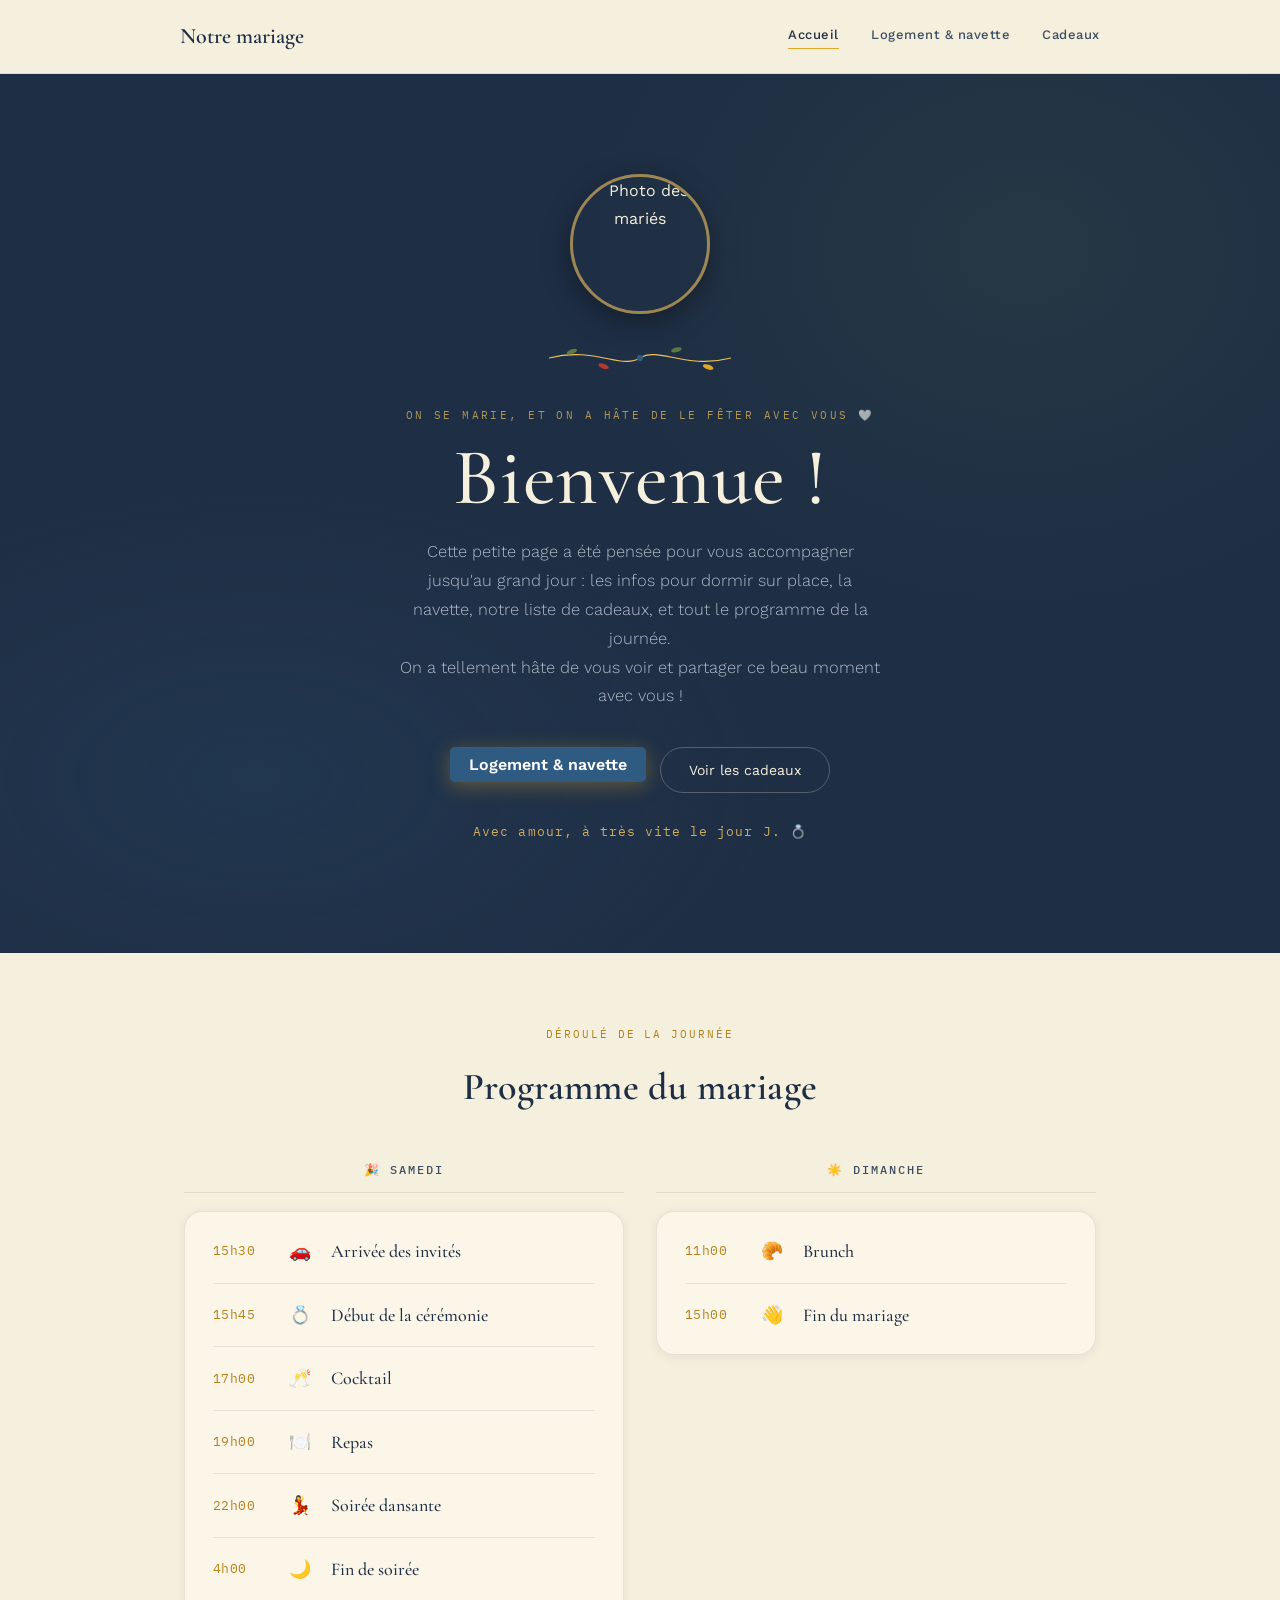
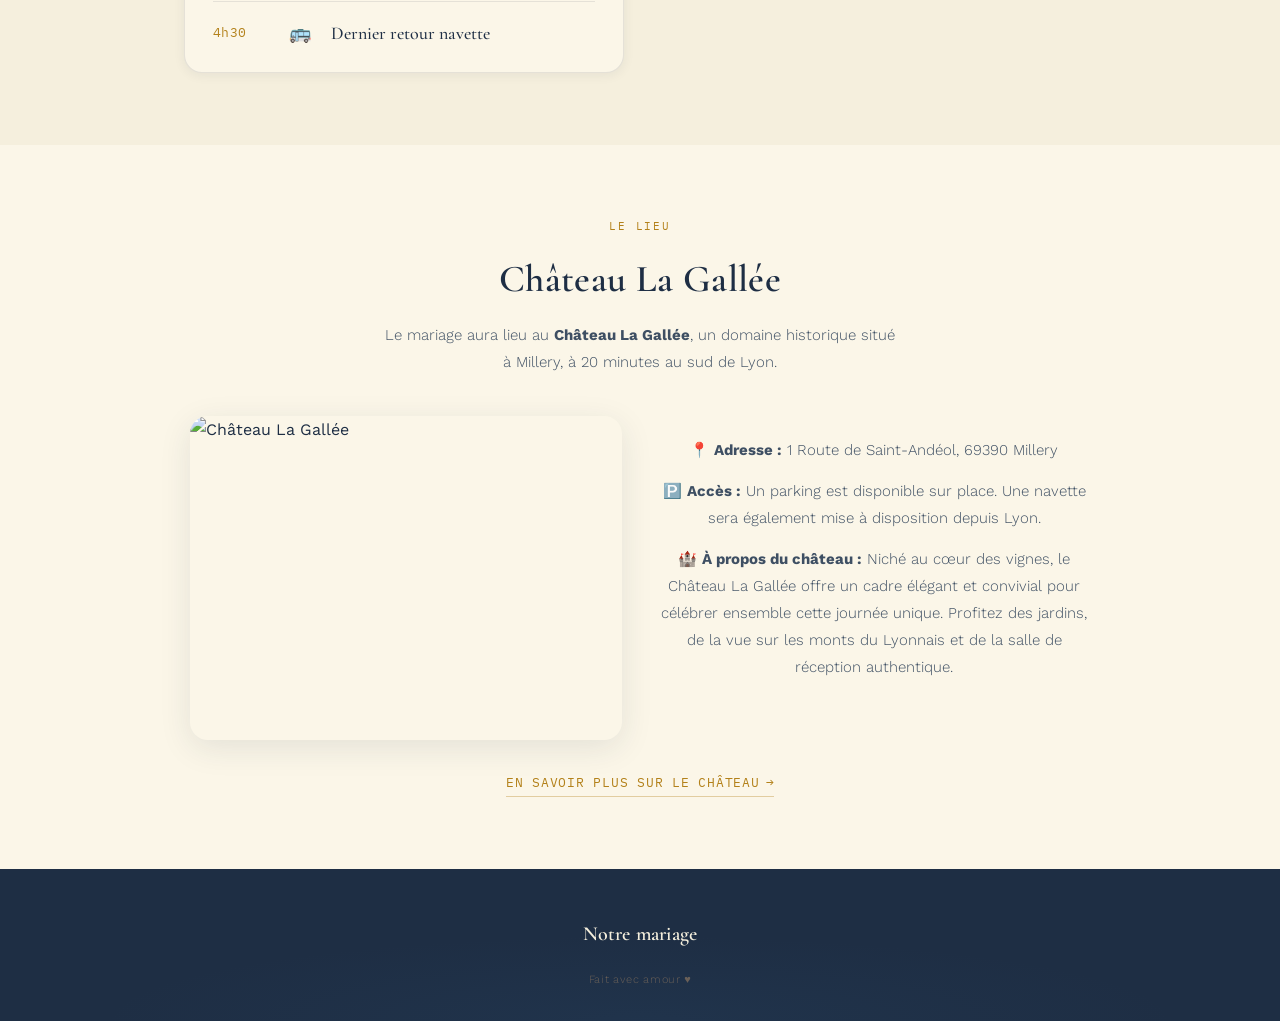
==== commit def7e1de: "Update index.html" ====
--- a/index.html
+++ b/index.html
@@ -18,7 +18,7 @@
     <div class="brand">Notre mariage</div>
     <nav class="nav-links">
       <a href="index.html" class="active">Accueil</a>
-      <a href="navette.html">Navette</a>
+      <a href="navette.html">Logement & navette</a>
       <a href="cadeaux.html">Cadeaux</a>
     </nav>
   </div>
@@ -26,6 +26,11 @@
 
 <section class="hero">
   <div class="hero-inner">
+
+    <div class="hero-photo">
+      <img src="images/couple.jpg" alt="Photo des mariés" loading="lazy">
+    </div>
+
     <svg class="branch" viewBox="0 0 220 34" fill="none" aria-hidden="true">
       <path d="M10,17 C60,4 90,30 110,17 C130,4 160,30 210,17" stroke="#F0C25E" stroke-width="1.2"/>
       <ellipse cx="35" cy="10" rx="6" ry="2.6" fill="#5C7A45" transform="rotate(-20 35 10)"/>
@@ -34,16 +39,18 @@
       <ellipse cx="185" cy="27" rx="6" ry="2.6" fill="#E0A726" transform="rotate(18 185 27)"/>
       <circle cx="110" cy="17" r="3.4" fill="#2F5A82"/>
     </svg>
-    <p class="eyebrow">Toutes les infos pratiques pour le grand jour</p>
+
+    <p class="eyebrow">On se marie, et on a hâte de le fêter avec vous 🤍</p>
     <h1>Bienvenue !</h1>
     <p class="hero-subtitle">
-      Retrouvez ici les horaires de la navette, notre liste de cadeaux, et le programme de la journée.<br>
+      Cette petite page a été pensée pour vous accompagner jusqu'au grand jour : les infos pour dormir sur place, la navette, notre liste de cadeaux, et tout le programme de la journée.<br>
+      On a tellement hâte de vous voir et partager ce beau moment avec vous !
     </p>
     <div class="hero-cta">
-      <a href="navette.html"><button class="btn-primary">Voir la navette</button></a>
+      <a href="navette.html"><button class="btn-primary">Logement & navette</button></a>
       <a href="cadeaux.html"><button class="btn-ghost">Voir les cadeaux</button></a>
     </div>
-    <p class="hero-date">Avec amour, à très vite le jour J.</p>
+    <p class="hero-date">Avec amour, à très vite le jour J. 💍</p>
   </div>
 </section>
 
@@ -58,41 +65,41 @@
 
       <!-- Colonne Samedi -->
       <div class="programme-col">
-        <h3 class="programme-day">Samedi</h3>
+        <h3 class="programme-day">🎉 Samedi</h3>
         <div class="timeline timeline--samedi">
           <div class="timeline-item">
             <span class="timeline-time">15h30</span>
-            <span class="timeline-dot"></span>
+            <span class="timeline-icon">🚗</span>
             <span class="timeline-label">Arrivée des invités</span>
           </div>
           <div class="timeline-item">
             <span class="timeline-time">15h45</span>
-            <span class="timeline-dot"></span>
+            <span class="timeline-icon">💍</span>
             <span class="timeline-label">Début de la cérémonie</span>
           </div>
           <div class="timeline-item">
             <span class="timeline-time">17h00</span>
-            <span class="timeline-dot"></span>
+            <span class="timeline-icon">🥂</span>
             <span class="timeline-label">Cocktail</span>
           </div>
           <div class="timeline-item">
             <span class="timeline-time">19h00</span>
-            <span class="timeline-dot"></span>
+            <span class="timeline-icon">🍽️</span>
             <span class="timeline-label">Repas</span>
           </div>
           <div class="timeline-item">
             <span class="timeline-time">22h00</span>
-            <span class="timeline-dot"></span>
+            <span class="timeline-icon">💃</span>
             <span class="timeline-label">Soirée dansante</span>
           </div>
           <div class="timeline-item">
             <span class="timeline-time">4h00</span>
-            <span class="timeline-dot"></span>
+            <span class="timeline-icon">🌙</span>
             <span class="timeline-label">Fin de soirée</span>
           </div>
           <div class="timeline-item">
             <span class="timeline-time">4h30</span>
-            <span class="timeline-dot"></span>
+            <span class="timeline-icon">🚌</span>
             <span class="timeline-label">Dernier retour navette</span>
           </div>
         </div>
@@ -100,16 +107,16 @@
 
       <!-- Colonne Dimanche -->
       <div class="programme-col">
-        <h3 class="programme-day">Dimanche</h3>
+        <h3 class="programme-day">☀️ Dimanche</h3>
         <div class="timeline timeline--dimanche">
           <div class="timeline-item">
             <span class="timeline-time">11h00</span>
-            <span class="timeline-dot"></span>
+            <span class="timeline-icon">🥐</span>
             <span class="timeline-label">Brunch</span>
           </div>
           <div class="timeline-item">
             <span class="timeline-time">15h00</span>
-            <span class="timeline-dot"></span>
+            <span class="timeline-icon">👋</span>
             <span class="timeline-label">Fin du mariage</span>
           </div>
         </div>
@@ -119,7 +126,6 @@
   </div>
 </section>
 
-
 <section class="lieu">
   <div class="wrap">
     <div class="section-head">
@@ -128,10 +134,15 @@
       <p>Le mariage aura lieu au <strong>Château La Gallée</strong>, un domaine historique situé à Millery, à 20 minutes au sud de Lyon.</p>
     </div>
 
-    <div class="lieu-details">
-      <p><strong>Adresse :</strong> 1 Route de Saint-Andéol, 69390 Millery</p>
-      <p><strong>Accès :</strong> Un parking est disponible sur place. Une navette sera également mise à disposition depuis Lyon.</p>
-      <p><strong>À propos du château :</strong> Niché au cœur des vignes, le Château La Gallée offre un cadre élégant et convivial pour célébrer ensemble cette journée unique. Profitez des jardins, de la vue sur les monts du Lyonnais et de la salle de réception authentique.</p>
+    <div class="lieu-content">
+      <div class="lieu-photo">
+        <img src="images/chateau.jpg" alt="Château La Gallée" loading="lazy">
+      </div>
+      <div class="lieu-details">
+        <p>📍 <strong>Adresse :</strong> 1 Route de Saint-Andéol, 69390 Millery</p>
+        <p>🅿️ <strong>Accès :</strong> Un parking est disponible sur place. Une navette sera également mise à disposition depuis Lyon.</p>
+        <p>🏰 <strong>À propos du château :</strong> Niché au cœur des vignes, le Château La Gallée offre un cadre élégant et convivial pour célébrer ensemble cette journée unique. Profitez des jardins, de la vue sur les monts du Lyonnais et de la salle de réception authentique.</p>
+      </div>
     </div>
 
     <a href="https://www.chateaulagallee.com/" target="_blank" class="link-inline">
--- a/style.css
+++ b/style.css
@@ -441,4 +441,61 @@
   margin: 0 0 1rem;
   line-height: 1.4;
 }
-
+/* PHOTO DES MARIÉS (hero) */
+.hero-photo{
+  width:140px;height:140px;
+  margin:0 auto 28px;
+  border-radius:50%;
+  overflow:hidden;
+  border:3px solid rgba(240,194,94,0.6);
+  box-shadow:0 8px 28px rgba(0,0,0,0.35);
+}
+.hero-photo img{
+  width:100%;height:100%;
+  object-fit:cover;
+  display:block;
+}
+
+/* ICÔNES / EMOJIS DANS LA FRISE */
+.timeline-icon{
+  font-size:18px;
+  width:26px;
+  flex-shrink:0;
+  text-align:center;
+}
+
+/* PHOTO + DÉTAILS DU LIEU côte à côte */
+.lieu-content{
+  display:flex;
+  gap:36px;
+  align-items:center;
+  max-width:900px;
+  margin:0 auto 24px;
+  text-align:left;
+}
+.lieu-photo{
+  flex:1 1 320px;
+  border-radius:var(--radius);
+  overflow:hidden;
+  box-shadow:var(--shadow-md);
+}
+.lieu-photo img{
+  width:100%;
+  height:100%;
+  object-fit:cover;
+  display:block;
+  aspect-ratio:4/3;
+}
+.lieu-details{
+  flex:1 1 320px;
+}
+.lieu-details p{
+  color:var(--ink-2);font-weight:300;font-size:15px;line-height:1.8;margin-bottom:14px;
+}
+.lieu > .wrap{text-align:center;}
+
+@media(max-width:800px){
+  .lieu-content{flex-direction:column;text-align:center;}
+  .lieu-details{text-align:left;}
+}
+
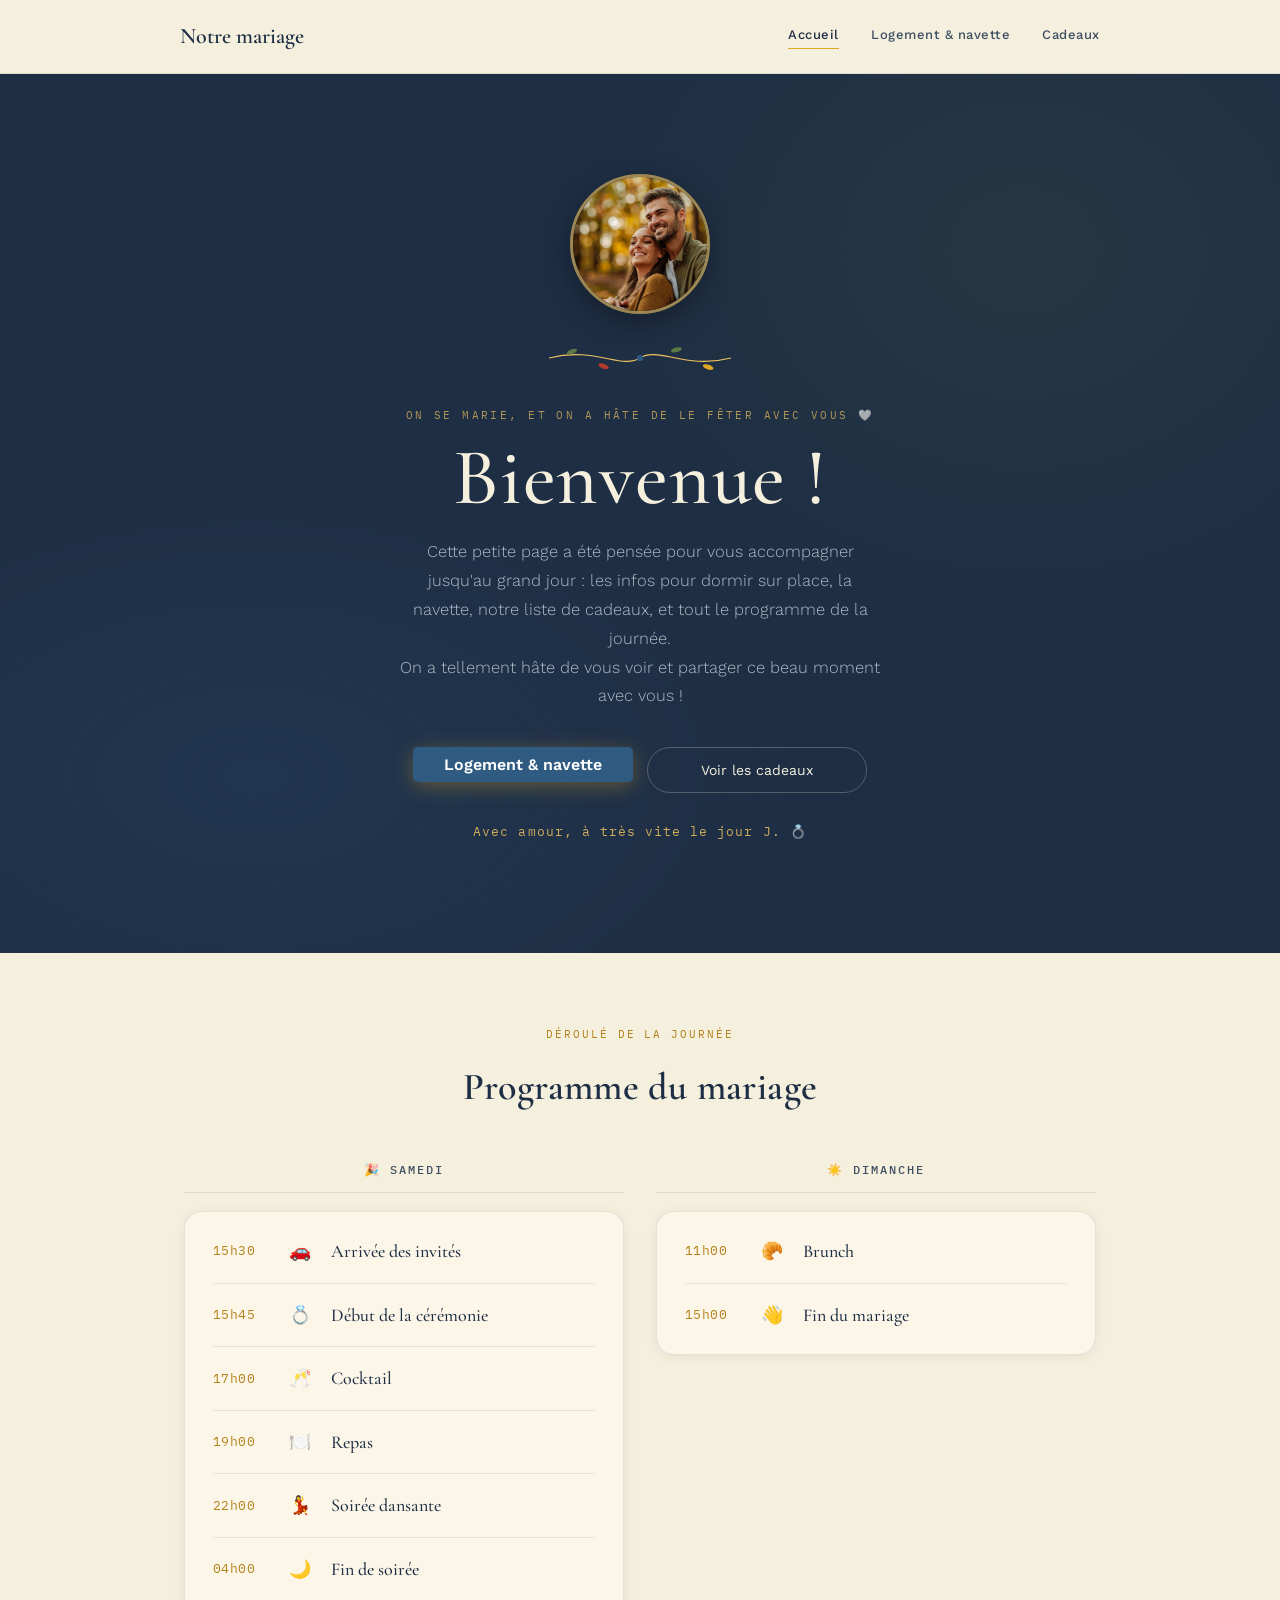
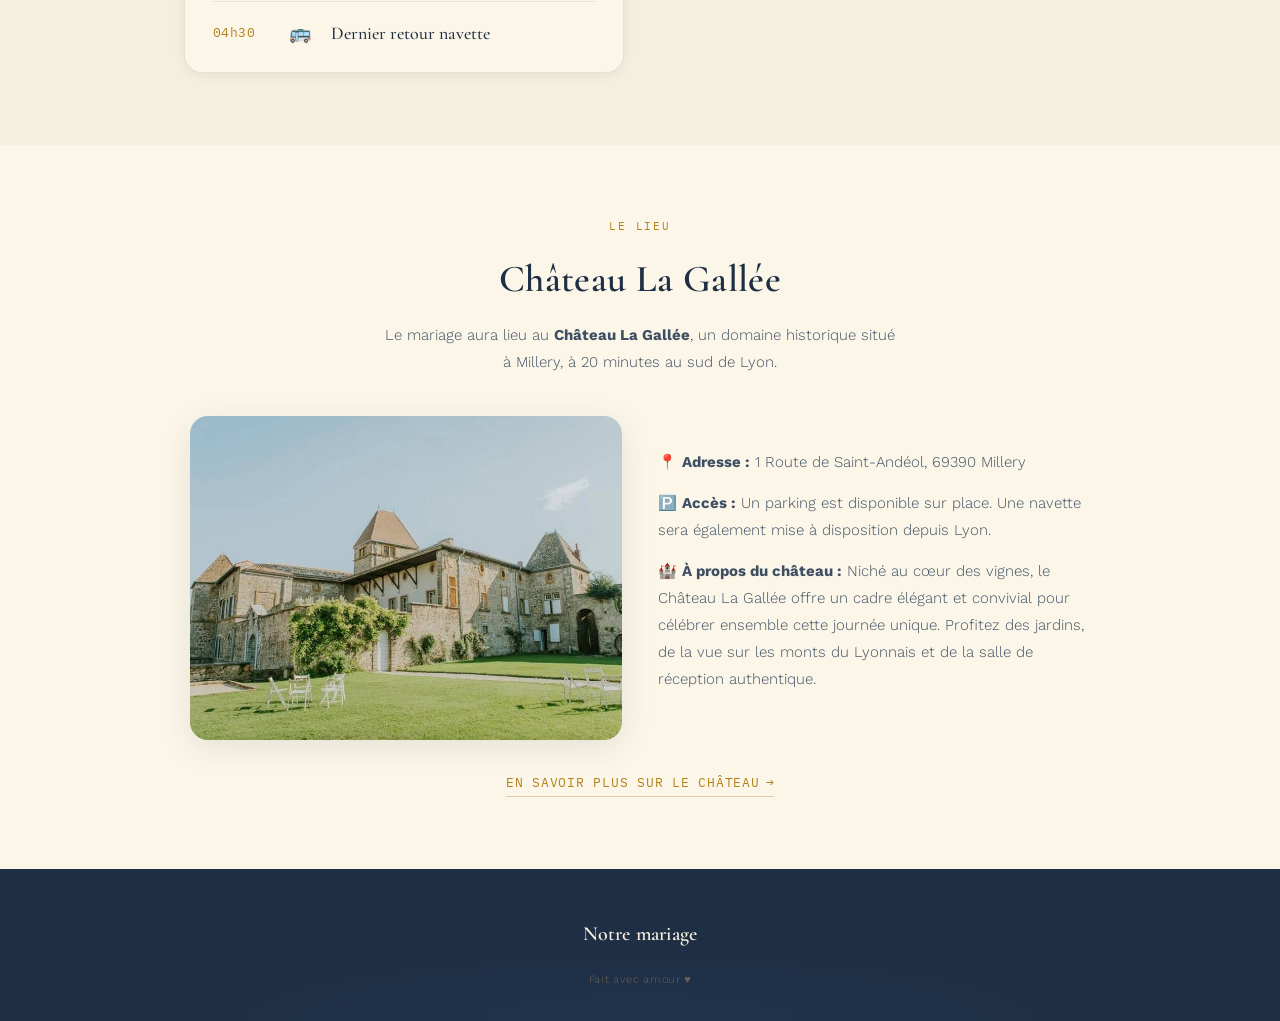
==== commit c918f34d: "Update index.html" ====
--- a/index.html
+++ b/index.html
@@ -93,12 +93,12 @@
             <span class="timeline-label">Soirée dansante</span>
           </div>
           <div class="timeline-item">
-            <span class="timeline-time">4h00</span>
+            <span class="timeline-time">04h00</span>
             <span class="timeline-icon">🌙</span>
             <span class="timeline-label">Fin de soirée</span>
           </div>
           <div class="timeline-item">
-            <span class="timeline-time">4h30</span>
+            <span class="timeline-time">04h30</span>
             <span class="timeline-icon">🚌</span>
             <span class="timeline-label">Dernier retour navette</span>
           </div>
--- a/style.css
+++ b/style.css
@@ -40,6 +40,28 @@
 .hero-subtitle{color:rgba(201,210,220,0.85);max-width:48ch;margin:0 auto;font-size:16.5px;font-weight:300;line-height:1.75;}
 .hero-date{font-family:'IBM Plex Mono',monospace;font-size:13px;color:#F0C25E;margin-top:28px;letter-spacing:0.08em;opacity:0.85;}
 .hero-cta{display:flex;gap:14px;justify-content:center;margin-top:36px;flex-wrap:wrap;}
+
+/* Harmonisation de la taille des boutons du hero */
+.hero-cta .btn-primary,
+.hero-cta .btn-ghost{
+  min-width:220px;
+  text-align:center;
+}
+
+/* PHOTO DES MARIÉS (hero) */
+.hero-photo{
+  width:140px;height:140px;
+  margin:0 auto 28px;
+  border-radius:50%;
+  overflow:hidden;
+  border:3px solid rgba(240,194,94,0.6);
+  box-shadow:0 8px 28px rgba(0,0,0,0.35);
+}
+.hero-photo img{
+  width:100%;height:100%;
+  object-fit:cover;
+  display:block;
+}
 
 /* PAGE HERO */
 .page-hero{background:var(--ink);color:var(--stone);padding:64px 40px 72px;position:relative;overflow:hidden;}
@@ -132,19 +154,17 @@
   letter-spacing:0.03em;
 }
 
-.timeline-dot{
-  width:8px;height:8px;border-radius:50%;
-  background:var(--gentiane);flex-shrink:0;
+.timeline-icon{
+  font-size:18px;
+  width:26px;
+  flex-shrink:0;
+  text-align:center;
 }
 
 .timeline-label{
   font-family:'Cormorant Garamond',serif;font-size:18px;
   color:var(--ink);font-weight:500;
 }
-
-/* Distinction subtile entre les deux jours via la couleur du point */
-.timeline--samedi .timeline-dot{background:var(--gentiane);}
-.timeline--dimanche .timeline-dot{background:var(--terracotta-deep);}
 
 @media(max-width:900px){
   .programme-columns{flex-direction:column;align-items:center;}
@@ -157,12 +177,82 @@
   .timeline-time{width:auto;}
 }
 
-
 /* LIEU */
 .lieu{background:var(--surface);}
-.lieu-details{max-width:60ch;margin:0 auto 24px;text-align:center;}
-.lieu-details p{color:var(--ink-2);font-weight:300;font-size:15px;line-height:1.8;margin-bottom:12px;}
 .lieu > .wrap{text-align:center;}
+
+.lieu-content{
+  display:flex;
+  gap:36px;
+  align-items:center;
+  max-width:900px;
+  margin:0 auto 24px;
+  text-align:left;
+}
+.lieu-photo{
+  flex:1 1 320px;
+  border-radius:var(--radius);
+  overflow:hidden;
+  box-shadow:var(--shadow-md);
+}
+.lieu-photo img{
+  width:100%;
+  height:100%;
+  object-fit:cover;
+  display:block;
+  aspect-ratio:4/3;
+}
+.lieu-details{
+  flex:1 1 320px;
+}
+.lieu-details p{
+  color:var(--ink-2);font-weight:300;font-size:15px;line-height:1.8;margin-bottom:14px;
+}
+
+@media(max-width:800px){
+  .lieu-content{flex-direction:column;text-align:center;}
+  .lieu-details{text-align:left;}
+}
+
+/* CARTE RECOMMANDATION HÔTEL */
+.hotel-reco{padding-top:24px;padding-bottom:24px;}
+.hotel-card{
+  display:flex;
+  gap:24px;
+  align-items:flex-start;
+  max-width:700px;
+  margin:0 auto;
+  background:var(--surface);
+  border:1px solid var(--line);
+  border-radius:var(--radius);
+  padding:28px 32px;
+  box-shadow:var(--shadow-sm);
+}
+.hotel-icon{
+  font-size:36px;
+  flex-shrink:0;
+  line-height:1;
+}
+.hotel-content h3{
+  font-size:20px;
+  margin-bottom:8px;
+}
+.hotel-address{
+  font-size:14px;
+  color:var(--ink-2);
+  margin-bottom:10px;
+}
+.hotel-note{
+  font-size:14px;
+  color:var(--ink-2);
+  font-weight:300;
+  line-height:1.7;
+  margin-bottom:14px;
+}
+
+@media(max-width:600px){
+  .hotel-card{flex-direction:column;align-items:center;text-align:center;padding:24px 20px;}
+}
 
 /* STATES */
 .loading-state{text-align:center;padding:48px;color:var(--ink-2);font-size:14px;font-weight:300;}
@@ -441,61 +531,4 @@
   margin: 0 0 1rem;
   line-height: 1.4;
 }
-/* PHOTO DES MARIÉS (hero) */
-.hero-photo{
-  width:140px;height:140px;
-  margin:0 auto 28px;
-  border-radius:50%;
-  overflow:hidden;
-  border:3px solid rgba(240,194,94,0.6);
-  box-shadow:0 8px 28px rgba(0,0,0,0.35);
-}
-.hero-photo img{
-  width:100%;height:100%;
-  object-fit:cover;
-  display:block;
-}
-
-/* ICÔNES / EMOJIS DANS LA FRISE */
-.timeline-icon{
-  font-size:18px;
-  width:26px;
-  flex-shrink:0;
-  text-align:center;
-}
-
-/* PHOTO + DÉTAILS DU LIEU côte à côte */
-.lieu-content{
-  display:flex;
-  gap:36px;
-  align-items:center;
-  max-width:900px;
-  margin:0 auto 24px;
-  text-align:left;
-}
-.lieu-photo{
-  flex:1 1 320px;
-  border-radius:var(--radius);
-  overflow:hidden;
-  box-shadow:var(--shadow-md);
-}
-.lieu-photo img{
-  width:100%;
-  height:100%;
-  object-fit:cover;
-  display:block;
-  aspect-ratio:4/3;
-}
-.lieu-details{
-  flex:1 1 320px;
-}
-.lieu-details p{
-  color:var(--ink-2);font-weight:300;font-size:15px;line-height:1.8;margin-bottom:14px;
-}
-.lieu > .wrap{text-align:center;}
-
-@media(max-width:800px){
-  .lieu-content{flex-direction:column;text-align:center;}
-  .lieu-details{text-align:left;}
-}
-
+
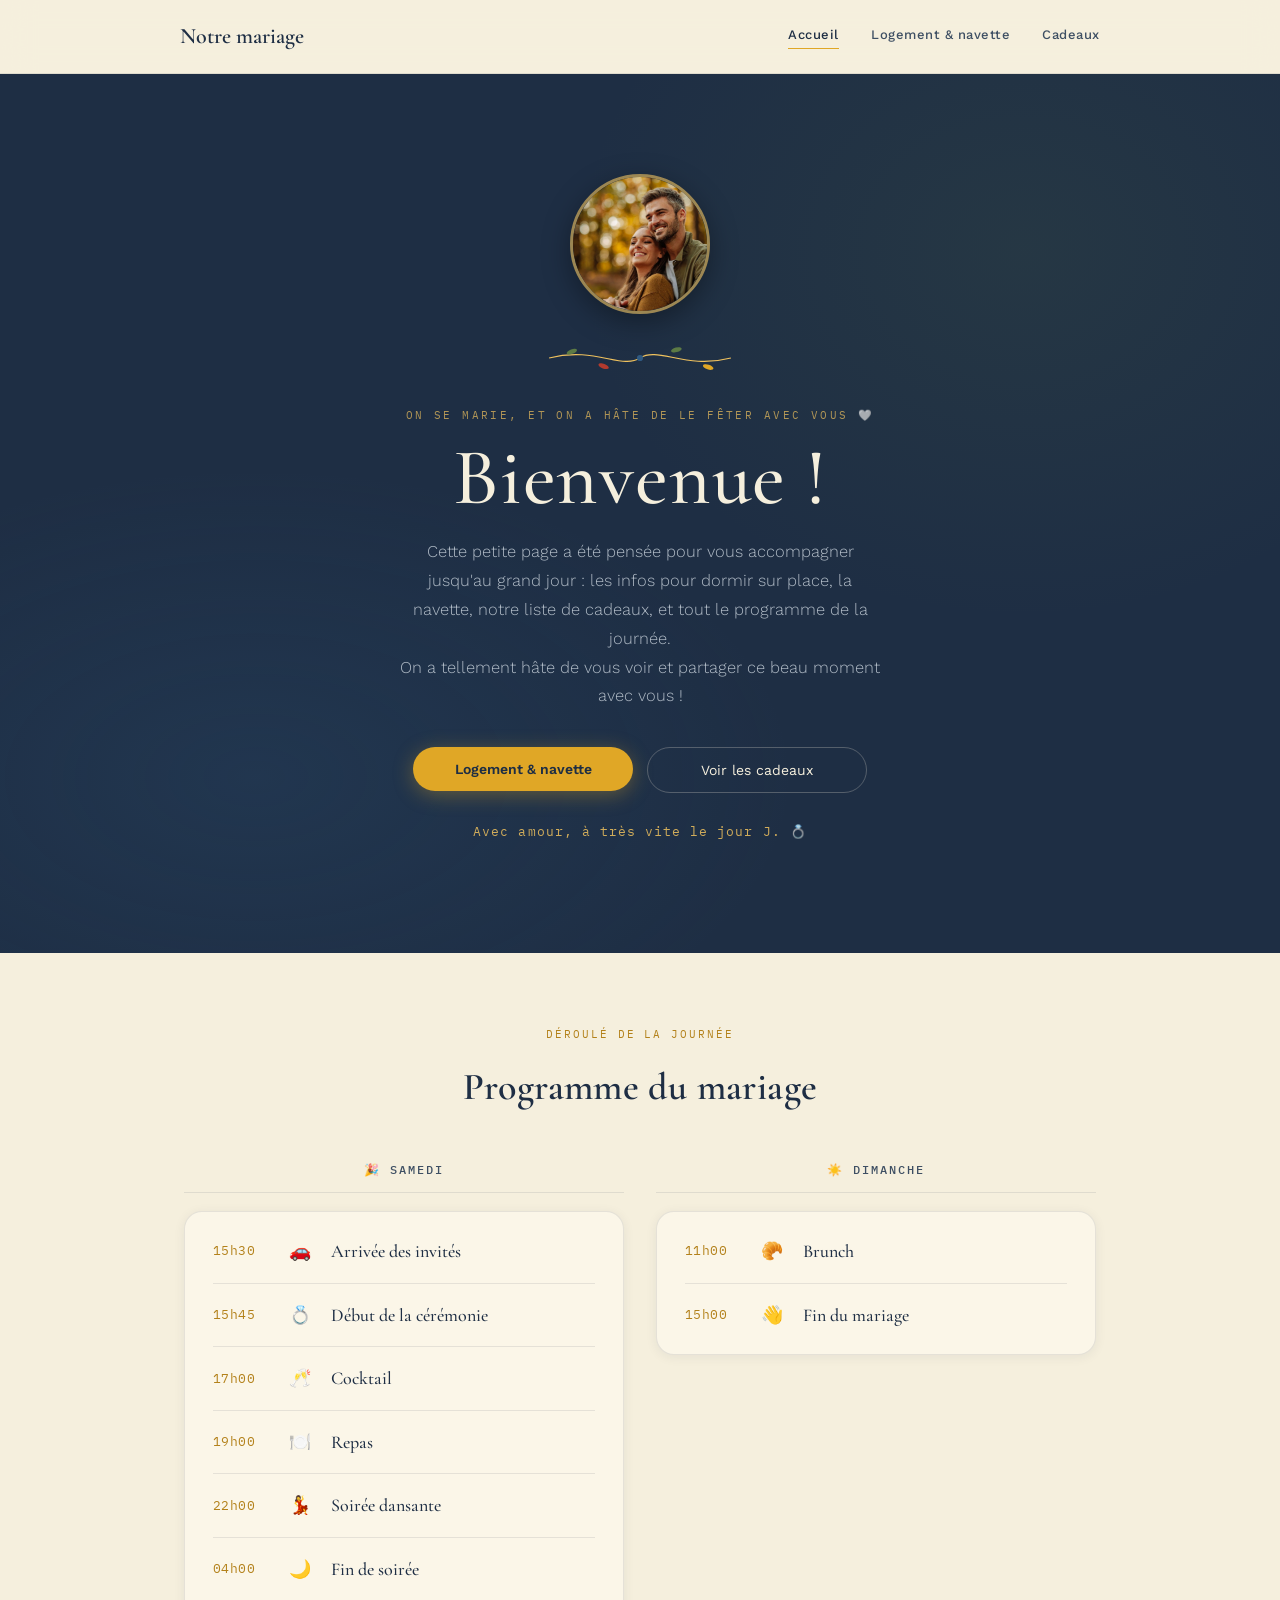
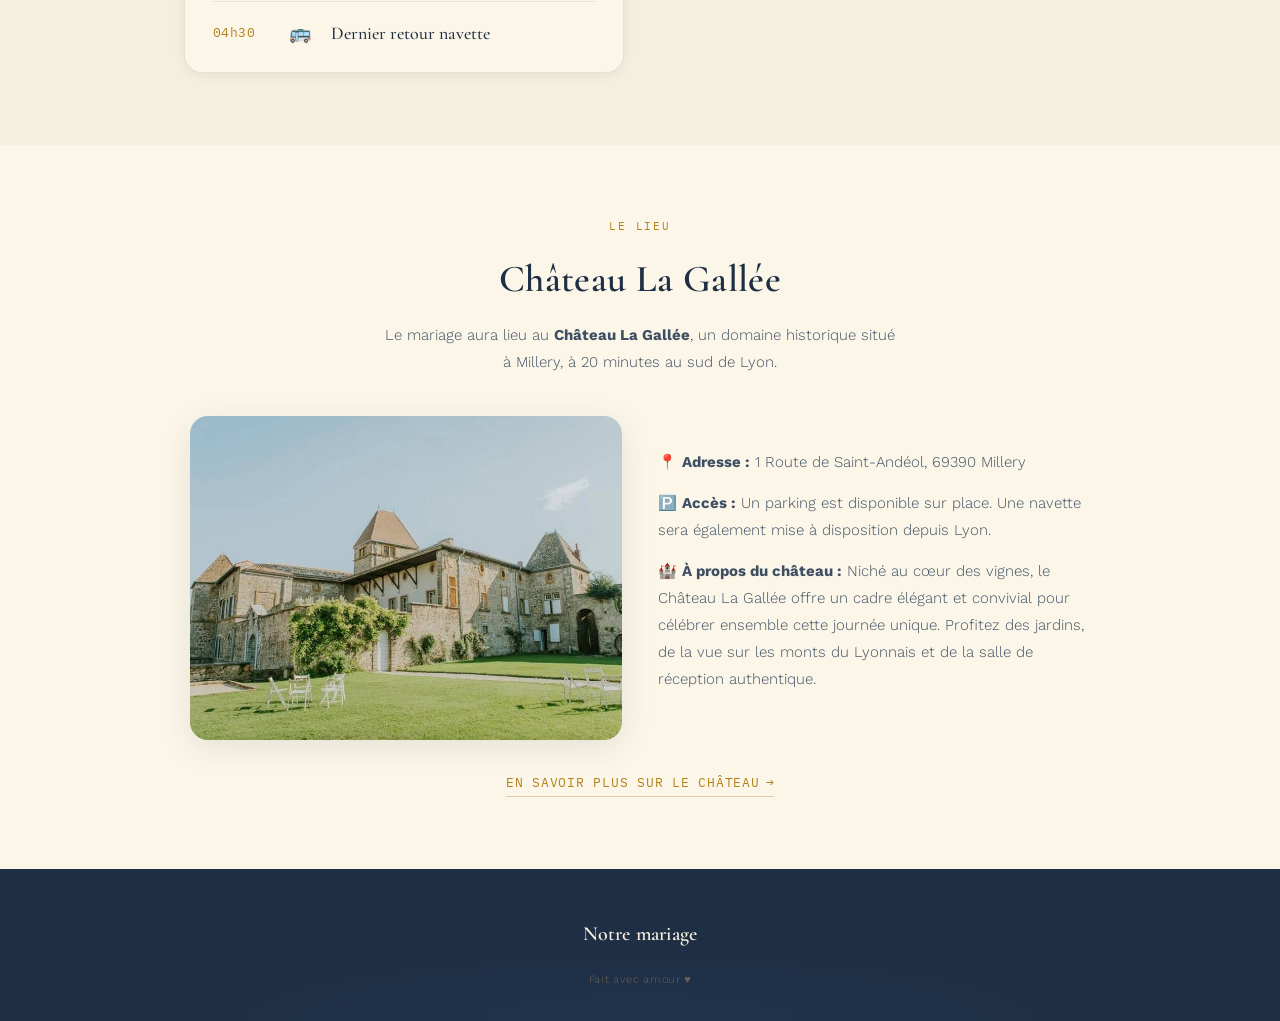
==== commit d6f2f753: "Create index.html" ====
--- a/index.html
+++ b/index.html
@@ -1,170 +1,12 @@
-<!DOCTYPE html>
-<html lang="fr">
-<head>
-  <meta charset="UTF-8">
-  <meta name="viewport" content="width=device-width, initial-scale=1.0">
-  <title>Notre mariage</title>
-  <link rel="preconnect" href="https://fonts.googleapis.com">
-  <link rel="preconnect" href="https://fonts.gstatic.com" crossorigin>
-  <link href="https://fonts.googleapis.com/css2?family=Cormorant+Garamond:ital,wght@0,400;0,500;0,600;1,400;1,500&family=Work+Sans:wght@300;400;500;600&family=IBM+Plex+Mono:wght@400;500&display=swap" rel="stylesheet">
-  <link rel="stylesheet" href="style.css">
-</head>
-<body>
-
-<div class="scroll-line" id="scroll-line"></div>
-
-<header>
-  <div class="nav">
-    <div class="brand">Notre mariage</div>
-    <nav class="nav-links">
-      <a href="index.html" class="active">Accueil</a>
-      <a href="navette.html">Logement & navette</a>
-      <a href="cadeaux.html">Cadeaux</a>
-    </nav>
-  </div>
-</header>
-
-<section class="hero">
-  <div class="hero-inner">
-
-    <div class="hero-photo">
-      <img src="images/couple.jpg" alt="Photo des mariés" loading="lazy">
-    </div>
-
-    <svg class="branch" viewBox="0 0 220 34" fill="none" aria-hidden="true">
-      <path d="M10,17 C60,4 90,30 110,17 C130,4 160,30 210,17" stroke="#F0C25E" stroke-width="1.2"/>
-      <ellipse cx="35" cy="10" rx="6" ry="2.6" fill="#5C7A45" transform="rotate(-20 35 10)"/>
-      <ellipse cx="70" cy="26" rx="6" ry="2.6" fill="#B23A2E" transform="rotate(20 70 26)"/>
-      <ellipse cx="150" cy="8" rx="6" ry="2.6" fill="#5C7A45" transform="rotate(-15 150 8)"/>
-      <ellipse cx="185" cy="27" rx="6" ry="2.6" fill="#E0A726" transform="rotate(18 185 27)"/>
-      <circle cx="110" cy="17" r="3.4" fill="#2F5A82"/>
-    </svg>
-
-    <p class="eyebrow">On se marie, et on a hâte de le fêter avec vous 🤍</p>
-    <h1>Bienvenue !</h1>
-    <p class="hero-subtitle">
-      Cette petite page a été pensée pour vous accompagner jusqu'au grand jour : les infos pour dormir sur place, la navette, notre liste de cadeaux, et tout le programme de la journée.<br>
-      On a tellement hâte de vous voir et partager ce beau moment avec vous !
-    </p>
-    <div class="hero-cta">
-      <a href="navette.html"><button class="btn-primary">Logement & navette</button></a>
-      <a href="cadeaux.html"><button class="btn-ghost">Voir les cadeaux</button></a>
-    </div>
-    <p class="hero-date">Avec amour, à très vite le jour J. 💍</p>
-  </div>
-</section>
-
-<section class="programme">
-  <div class="wrap">
-    <div class="section-head">
-      <span class="eyebrow">Déroulé de la journée</span>
-      <h2>Programme du mariage</h2>
-    </div>
-
-    <div class="programme-columns">
-
-      <!-- Colonne Samedi -->
-      <div class="programme-col">
-        <h3 class="programme-day">🎉 Samedi</h3>
-        <div class="timeline timeline--samedi">
-          <div class="timeline-item">
-            <span class="timeline-time">15h30</span>
-            <span class="timeline-icon">🚗</span>
-            <span class="timeline-label">Arrivée des invités</span>
-          </div>
-          <div class="timeline-item">
-            <span class="timeline-time">15h45</span>
-            <span class="timeline-icon">💍</span>
-            <span class="timeline-label">Début de la cérémonie</span>
-          </div>
-          <div class="timeline-item">
-            <span class="timeline-time">17h00</span>
-            <span class="timeline-icon">🥂</span>
-            <span class="timeline-label">Cocktail</span>
-          </div>
-          <div class="timeline-item">
-            <span class="timeline-time">19h00</span>
-            <span class="timeline-icon">🍽️</span>
-            <span class="timeline-label">Repas</span>
-          </div>
-          <div class="timeline-item">
-            <span class="timeline-time">22h00</span>
-            <span class="timeline-icon">💃</span>
-            <span class="timeline-label">Soirée dansante</span>
-          </div>
-          <div class="timeline-item">
-            <span class="timeline-time">04h00</span>
-            <span class="timeline-icon">🌙</span>
-            <span class="timeline-label">Fin de soirée</span>
-          </div>
-          <div class="timeline-item">
-            <span class="timeline-time">04h30</span>
-            <span class="timeline-icon">🚌</span>
-            <span class="timeline-label">Dernier retour navette</span>
-          </div>
-        </div>
-      </div>
-
-      <!-- Colonne Dimanche -->
-      <div class="programme-col">
-        <h3 class="programme-day">☀️ Dimanche</h3>
-        <div class="timeline timeline--dimanche">
-          <div class="timeline-item">
-            <span class="timeline-time">11h00</span>
-            <span class="timeline-icon">🥐</span>
-            <span class="timeline-label">Brunch</span>
-          </div>
-          <div class="timeline-item">
-            <span class="timeline-time">15h00</span>
-            <span class="timeline-icon">👋</span>
-            <span class="timeline-label">Fin du mariage</span>
-          </div>
-        </div>
-      </div>
-
-    </div>
-  </div>
-</section>
-
-<section class="lieu">
-  <div class="wrap">
-    <div class="section-head">
-      <span class="eyebrow">Le lieu</span>
-      <h2>Château La Gallée</h2>
-      <p>Le mariage aura lieu au <strong>Château La Gallée</strong>, un domaine historique situé à Millery, à 20 minutes au sud de Lyon.</p>
-    </div>
-
-    <div class="lieu-content">
-      <div class="lieu-photo">
-        <img src="images/chateau.jpg" alt="Château La Gallée" loading="lazy">
-      </div>
-      <div class="lieu-details">
-        <p>📍 <strong>Adresse :</strong> 1 Route de Saint-Andéol, 69390 Millery</p>
-        <p>🅿️ <strong>Accès :</strong> Un parking est disponible sur place. Une navette sera également mise à disposition depuis Lyon.</p>
-        <p>🏰 <strong>À propos du château :</strong> Niché au cœur des vignes, le Château La Gallée offre un cadre élégant et convivial pour célébrer ensemble cette journée unique. Profitez des jardins, de la vue sur les monts du Lyonnais et de la salle de réception authentique.</p>
-      </div>
-    </div>
-
-    <a href="https://www.chateaulagallee.com/" target="_blank" class="link-inline">
-      En savoir plus sur le château <span aria-hidden="true">→</span>
-    </a>
-  </div>
-</section>
-
-<footer>
-  <div class="wrap">
-    <h3>Notre mariage</h3>
-    <p class="foot-bottom">Fait avec amour ♥</p>
-  </div>
-</footer>
-
-<script>
-  window.addEventListener('scroll',()=>{
-    const el=document.getElementById('scroll-line');
-    const pct=window.scrollY/(document.body.scrollHeight-window.innerHeight)*100;
-    el.style.width=pct+'%';
-  });
-</script>
-</body>
-</html>
-
+<!DOCTYPE html>
+<html lang="fr">
+<head>
+  <meta charset="UTF-8">
+  <meta http-equiv="refresh" content="0; url=accueil.html">
+  <title>Redirection…</title>
+  <script>window.location.replace("accueil.html");</script>
+</head>
+<body>
+  <p>Redirection vers la page d'accueil… <a href="accueil.html">Cliquez ici si rien ne se passe</a>.</p>
+</body>
+</html>
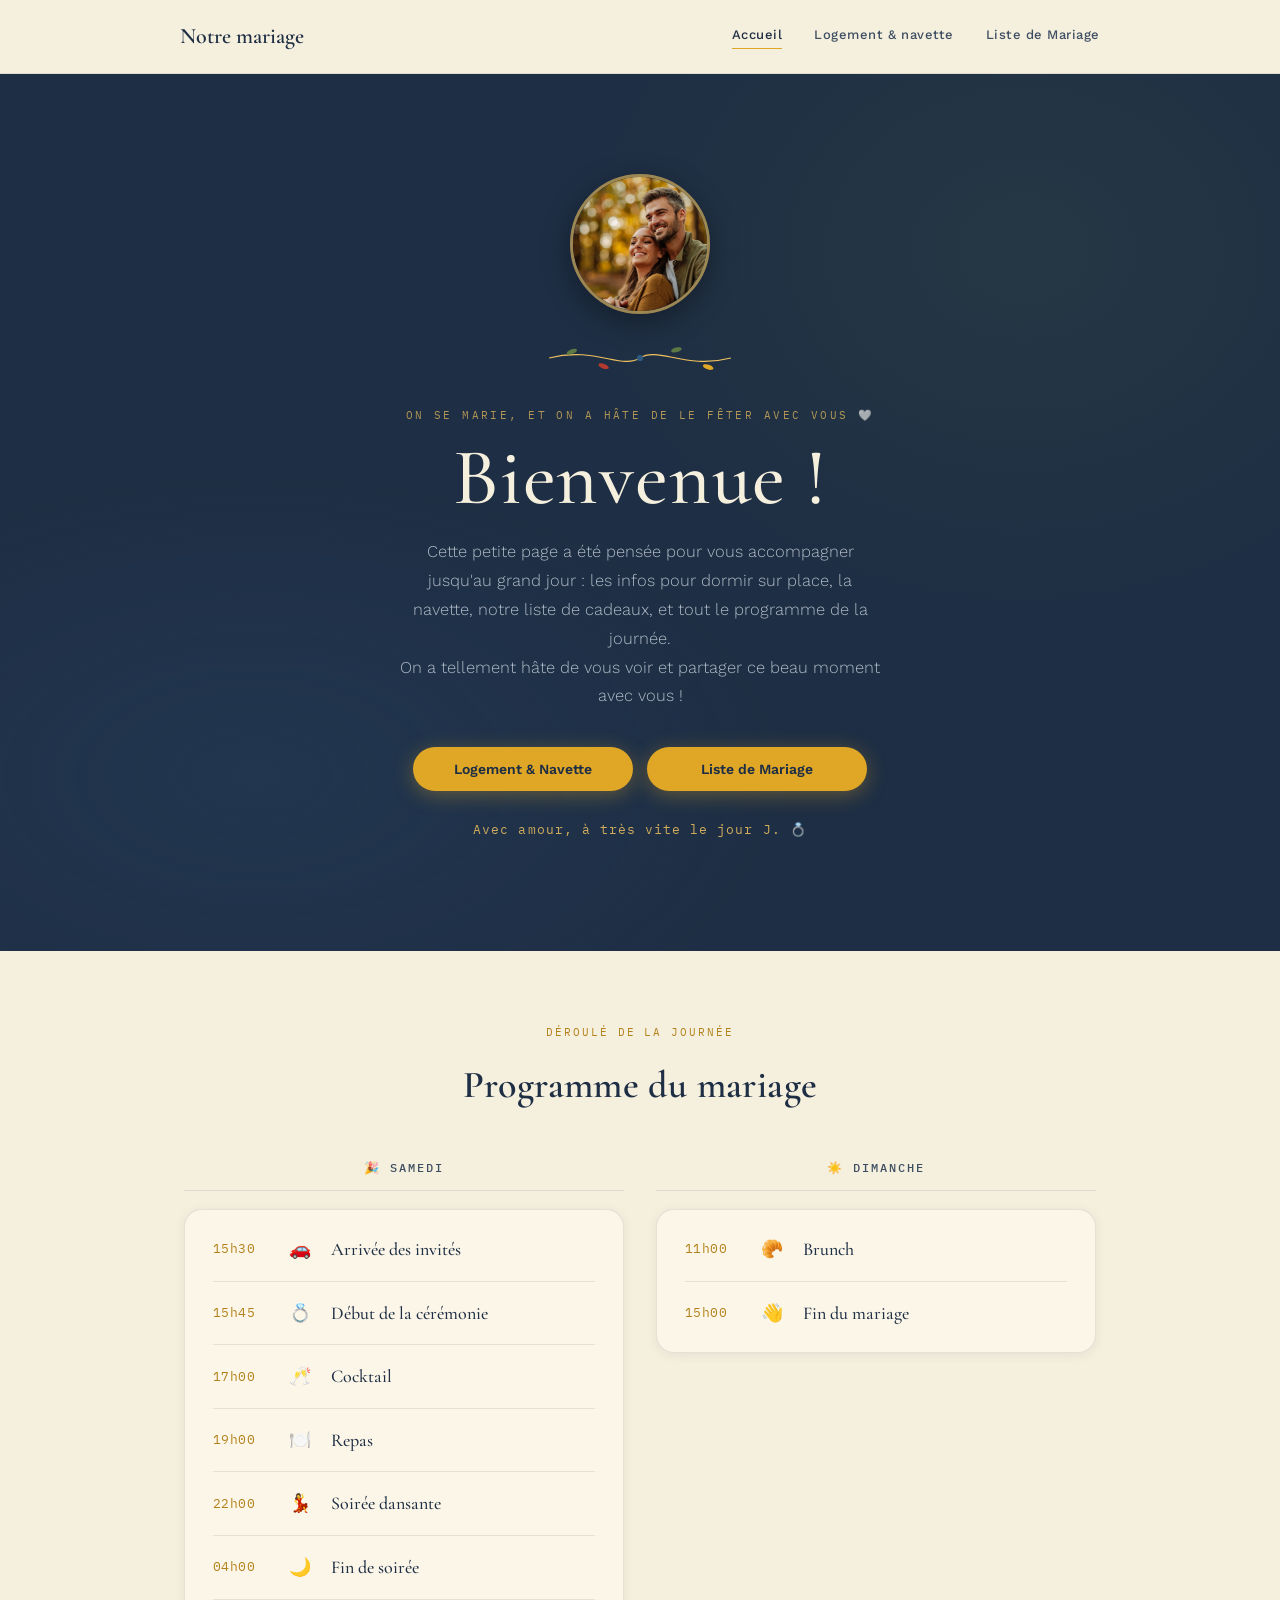
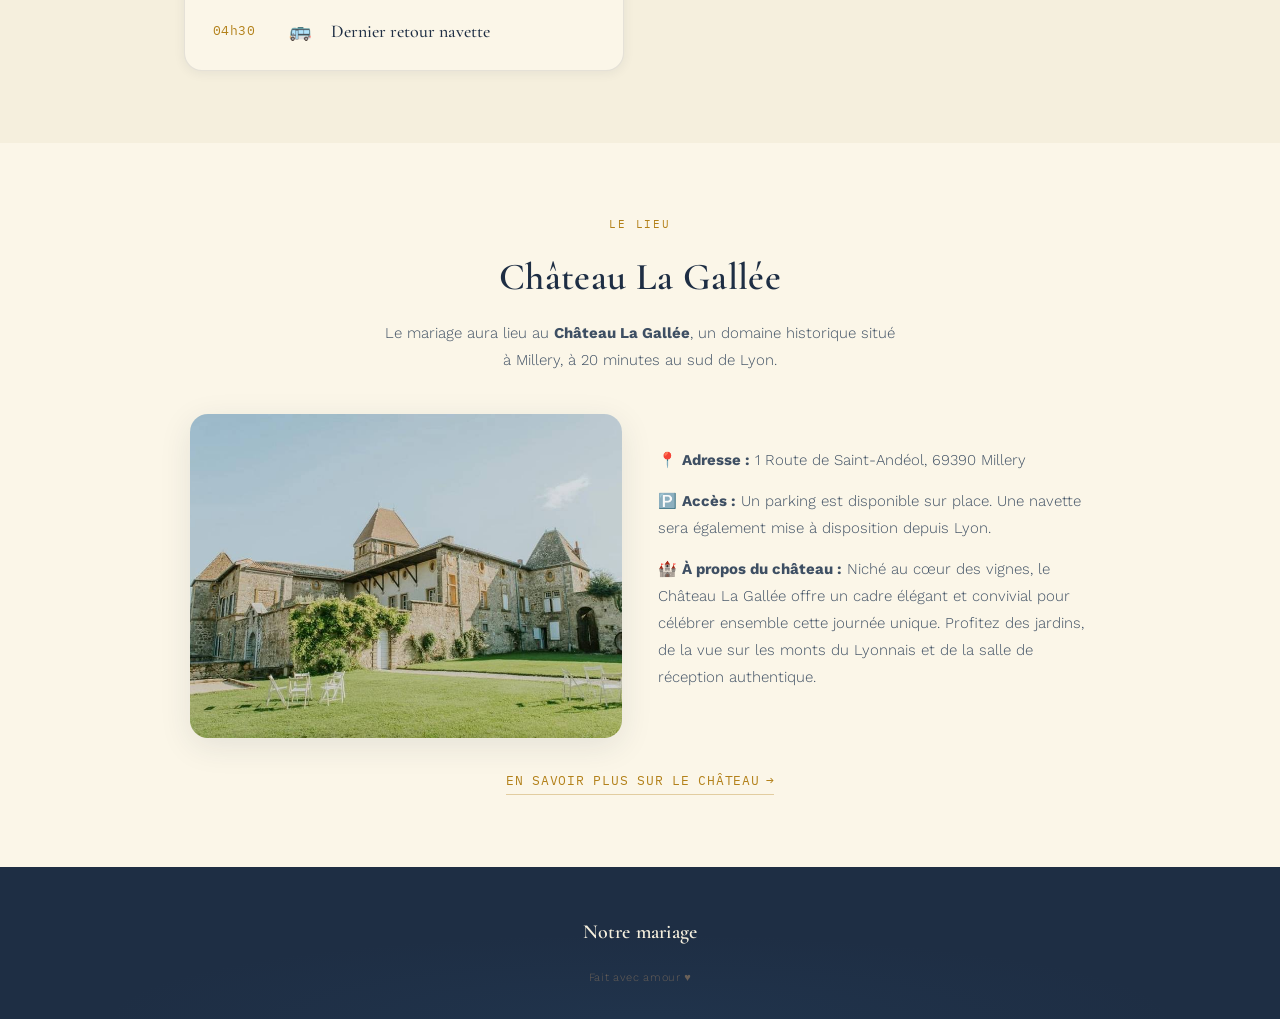
==== commit 6d6cd963: "Update index.html" ====
--- a/index.html
+++ b/index.html
@@ -3,6 +3,7 @@
 <head>
   <meta charset="UTF-8">
   <meta http-equiv="refresh" content="0; url=accueil.html">
+  <link rel="icon" href="data:image/svg+xml,<svg xmlns=%22http://www.w3.org/2000/svg%22 viewBox=%220 0 100 100%22><text y=%22.9em%22 font-size=%2290%22>💍</text></svg>">
   <title>Redirection…</title>
   <script>window.location.replace("accueil.html");</script>
 </head>
